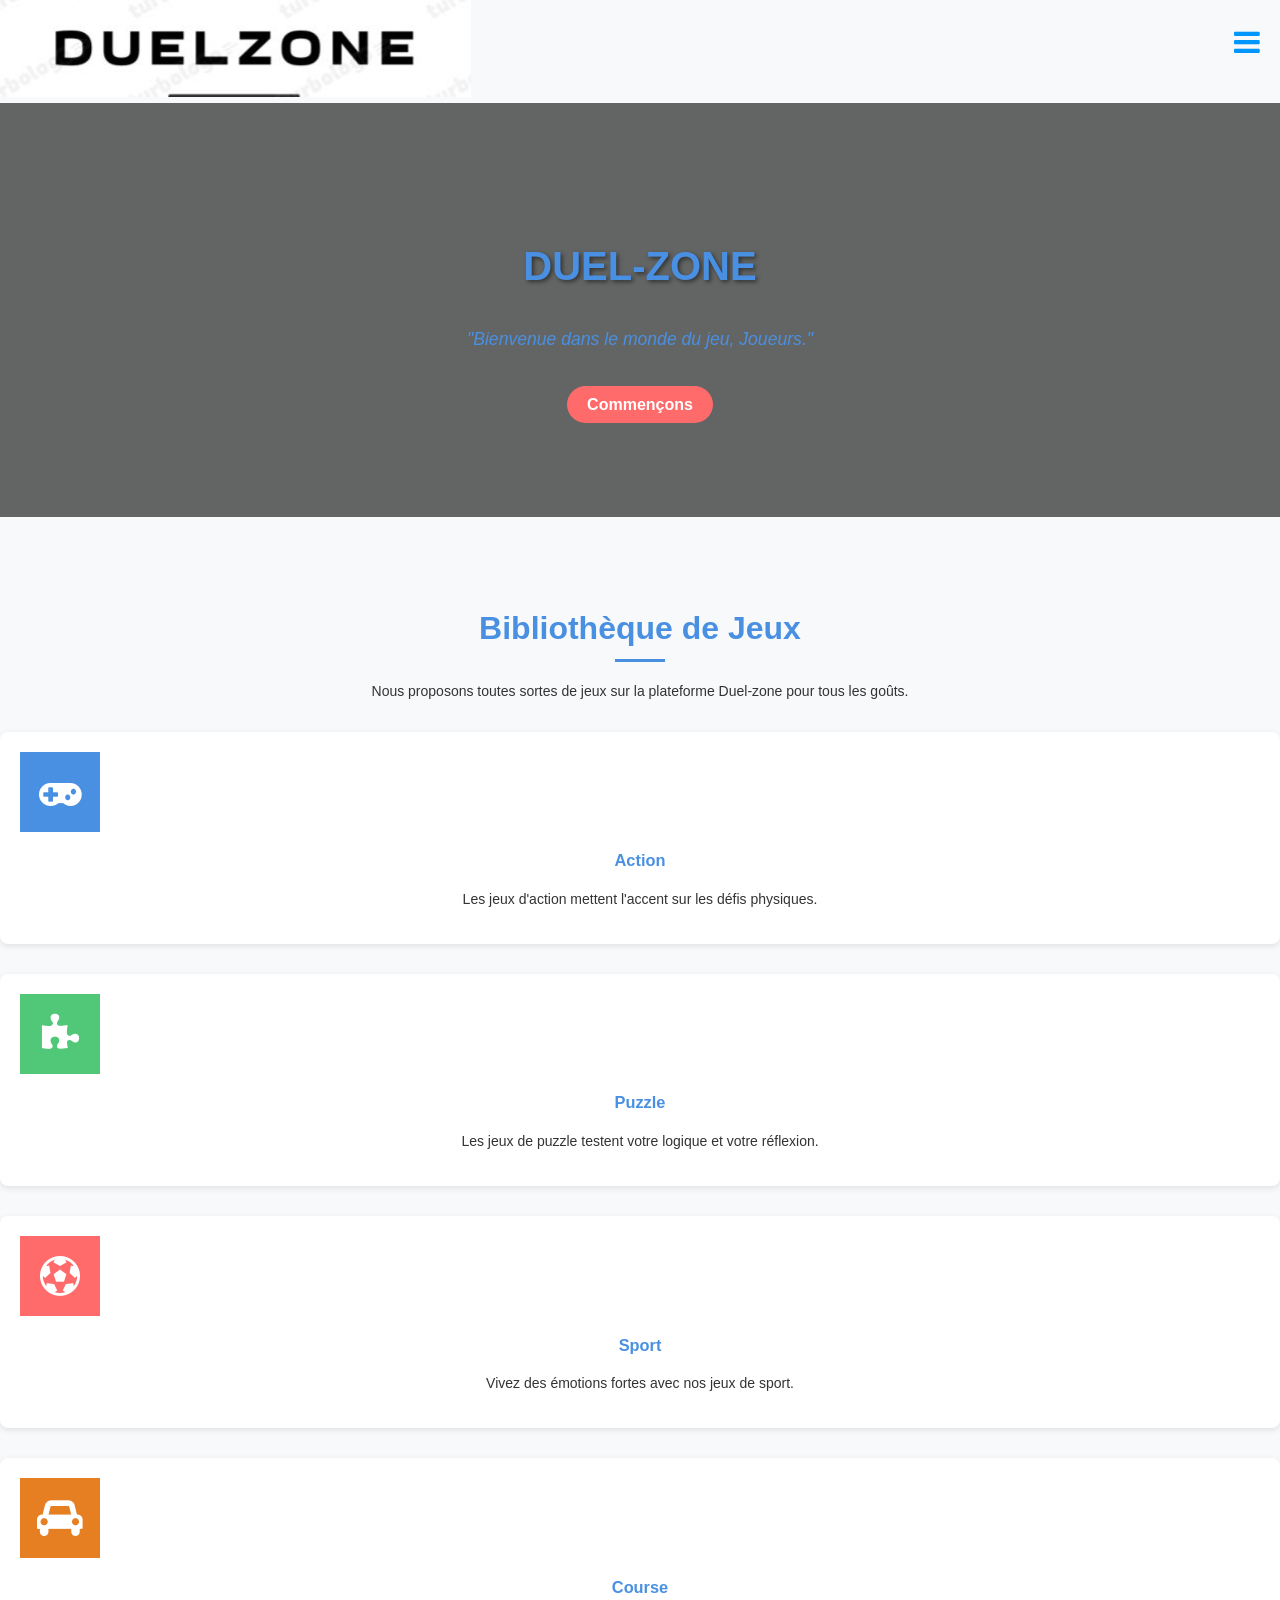
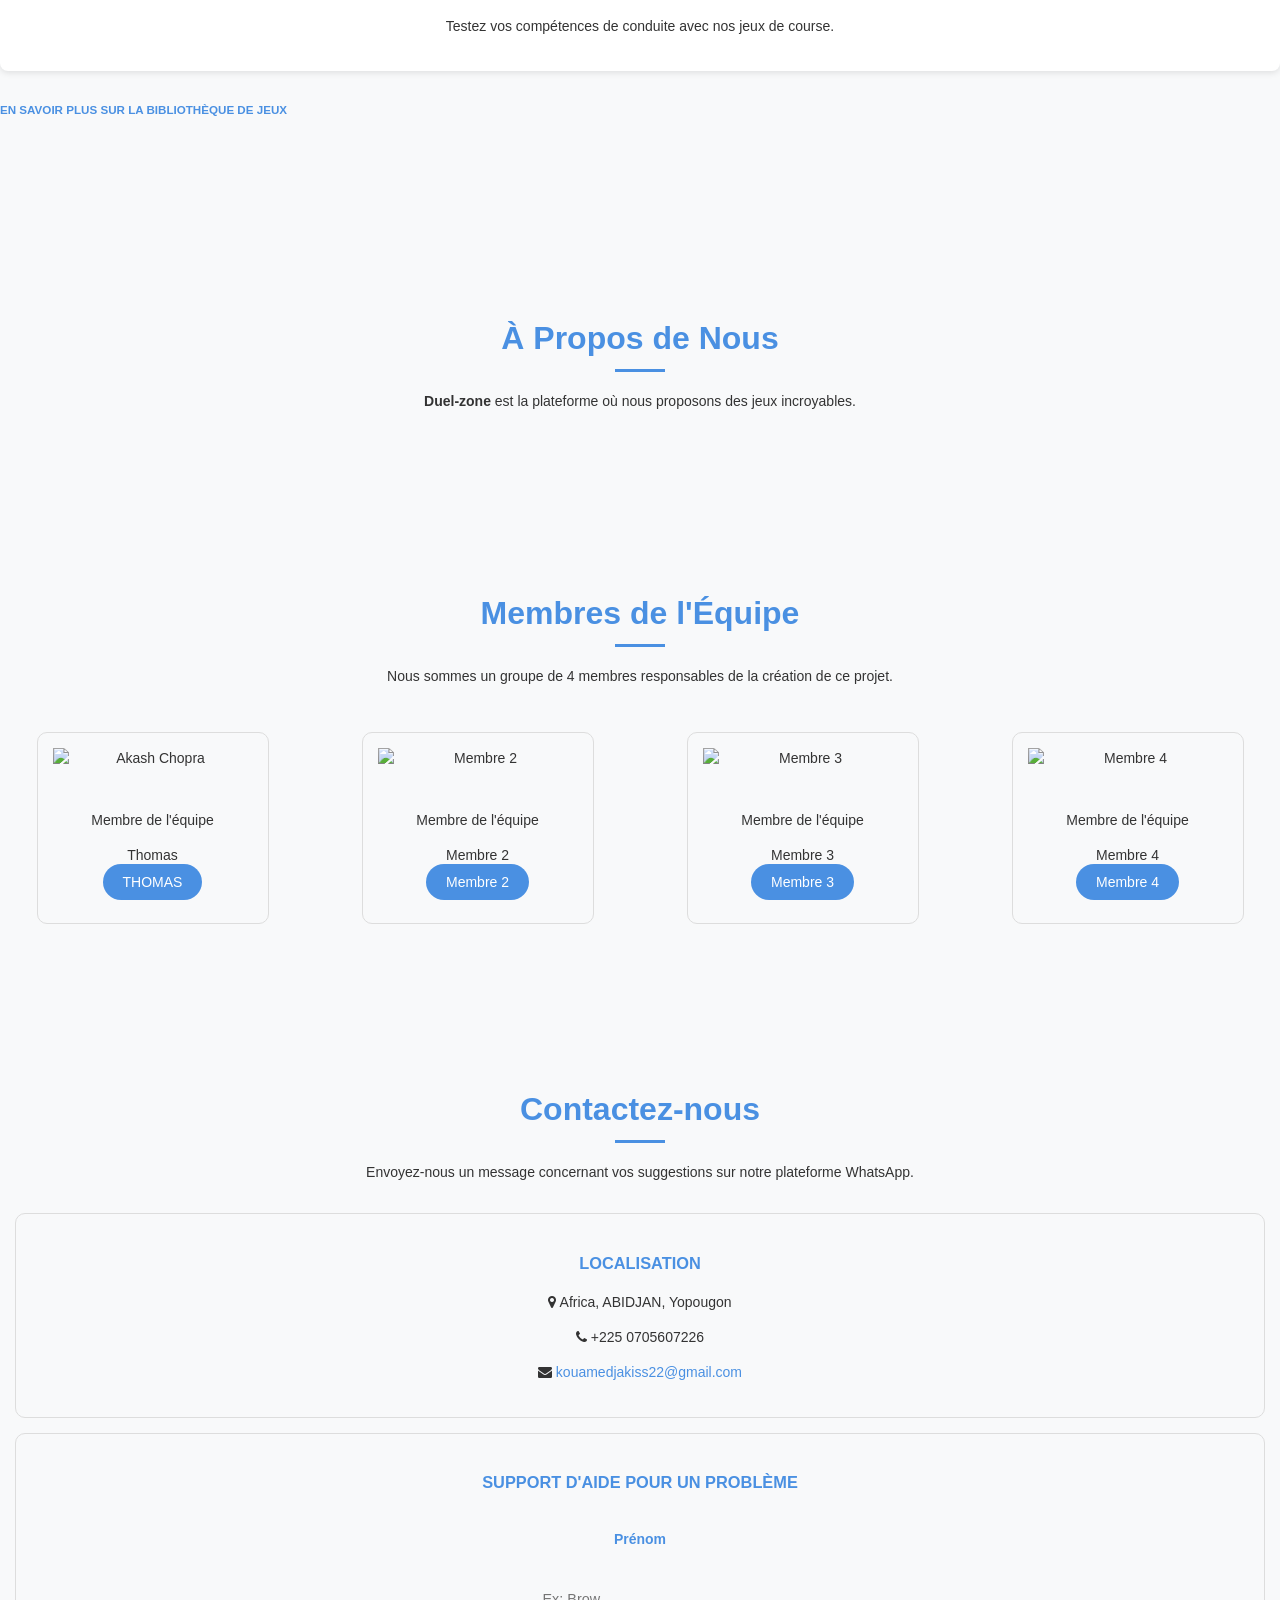
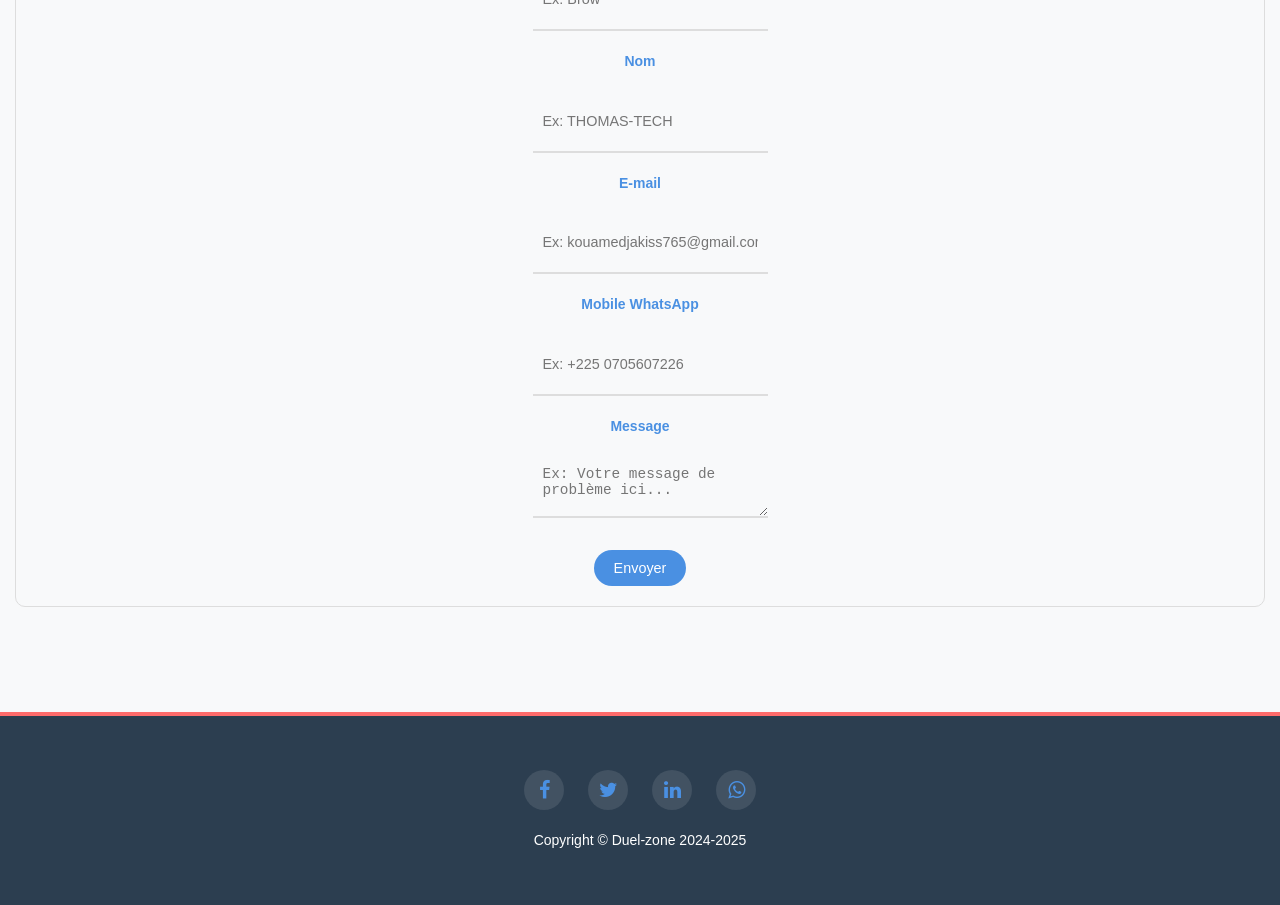
==== index.html @ 82f6f073 "Update index.html" ====
<!DOCTYPE html>
<html lang="fr">
<head>
    <meta charset="UTF-8">
    <meta name="viewport" content="width=device-width, initial-scale=1, shrink-to-fit=no">
    <meta name="description" content="Site Web de Jeux">
    <meta name="author" content="">
    <link rel="icon" type="image/png" href="images/favicon-32x32.png" sizes="32x32" />
    <link rel="icon" type="image/png" href="images/favicon-16x16.png" sizes="16x16" />
    <title>Duel-zone</title>
    <link href="https://fonts.googleapis.com/css?family=Montserrat:500,700&display=swap&subset=latin-ext" rel="stylesheet">
    <link href="https://fonts.googleapis.com/css?family=Open+Sans:400,400i,600&display=swap&subset=latin-ext" rel="stylesheet">
    <link href="https://maxcdn.bootstrapcdn.com/font-awesome/4.7.0/css/font-awesome.min.css" rel="stylesheet" type="text/css">
    <link href="styles/styles.css" rel="stylesheet">

</head>
<body id="page-top">

    <!-- Barre de Navigation -->
    <div class="logo">
        <a class="navbar-brand logo-image" href="index.html"><img src="images/logo.png1" alt="Duel-zone"></a>
    </div>
    <a class="menu-toggle" href="#">
        <i class="fa fa-bars" id="menu-icon"></i>
    </a>
    <nav id="sidebar-wrapper">
        <span class="close-menu" id="close-menu">&times;</span> <!-- Bouton croix -->
        <ul class="sidebar-nav">
            <li class="sidebar-nav-item"><a class="smooth-scroll" href="#page-top">Accueil</a></li>
            <li class="sidebar-nav-item"><a class="smooth-scroll" href="#Services">Bibliothèque de Jeux</a></li>
            <li class="sidebar-nav-item"><a class="smooth-scroll" href="#About">À Propos</a></li>
            <li class="sidebar-nav-item"><a class="smooth-scroll" href="#Testimonials">Membres de l'Équipe</a></li>
            <li class="sidebar-nav-item"><a class="smooth-scroll" href="#Contact">Contactez-nous</a></li>
        </ul>
    </nav>
    <div class="overlay"></div>

    <!-- En-tête -->
    <section id="Banner" class="content-section">
        <div class="container content-wrap text-center">
            <h1 class="animated-text">DUEL-ZONE</h1>
            <h5><em>"Bienvenue dans le monde du jeu, Joueurs."</em></h5>
            <br>
            <a class="btn" href="letsgetstarted.html"><b>Commençons</b></a>
        </div>
        <div class="overlay"></div>
    </section>

    <!-- SECTION BIBLIOTHÈQUE DE JEUX -->
    <section id="Services" class="content-section">
        <div class="container">
            <div class="block-heading">
                <h2>Bibliothèque de Jeux</h2>
                <p>Nous proposons toutes sortes de jeux sur la plateforme Duel-zone pour tous les goûts.</p>
            </div>
            <div class="row">
                <div class="col-md-6">
                    <div class="service-card">
                        <div class="service-icon" style="background-color: #4a90e2;">
                            <i class="fa fa-gamepad"></i>
                        </div>
                        <div class="service-content">
                            <h3>Action</h3>
                            <p>Les jeux d'action mettent l'accent sur les défis physiques.</p>
                        </div>
                    </div>
                </div>
                <div class="col-md-6">
                    <div class="service-card">
                        <div class="service-icon" style="background-color: #50c878;">
                            <i class="fa fa-puzzle-piece"></i>
                        </div>
                        <div class="service-content">
                            <h3>Puzzle</h3>
                            <p>Les jeux de puzzle testent votre logique et votre réflexion.</p>
                        </div>
                    </div>
                </div>
            </div>
            <div class="row">
                <div class="col-md-6">
                    <div class="service-card">
                        <div class="service-icon" style="background-color: #ff6b6b;">
                            <i class="fa fa-soccer-ball-o"></i>
                        </div>
                        <div class="service-content">
                            <h3>Sport</h3>
                            <p>Vivez des émotions fortes avec nos jeux de sport.</p>
                        </div>
                    </div>
                </div>
                <div class="col-md-6">
                    <div class="service-card">
                        <div class="service-icon" style="background-color: #e67e22;">
                            <i class="fa fa-car"></i>
                        </div>
                        <div class="service-content">
                            <h3>Course</h3>
                            <p>Testez vos compétences de conduite avec nos jeux de course.</p>
                        </div>
                    </div>
                </div>
            </div>
            <div class="text-center">
                <a href="gamelib.html"><h5>EN SAVOIR PLUS SUR LA BIBLIOTHÈQUE DE JEUX</h5></a>
            </div>
        </div>
    </section>

    <!-- À Propos -->
    <section id="About" class="content-section">
        <div class="container text-center">
            <div class="block-heading">
                <h2>À Propos de Nous</h2>
                <p><b>Duel-zone</b> est la plateforme où nous proposons des jeux incroyables.</p>
            </div>
        </div>
    </section>
    
    
    

    <!-- Membres de l'Équipe -->
    <section id="Testimonials" class="content-section">
        <div class="container">
            <div class="block-heading">
                <h2>Membres de l'Équipe</h2>
                <p>Nous sommes un groupe de 4 membres responsables de la création de ce projet.</p>
            </div>
            <div id="customers-testimonials" class="team-members">
                <div class="card">
                    <img src="https://iili.io/29qAvzG.jpg" alt="Akash Chopra" class="team-member-img">
                    <div class="card-body">
                        <p>Membre de l'équipe</p>
                        <div class="testimonial-name">Thomas</div>
                        <a href="lien_vers_le_jeu_ou_fichier.html" class="btn btn-primary">THOMAS</a>
                    </div>
                </div>
                <div class="card">
                    <img src="https://iili.io/2dZyTwN.jpg" alt="Membre 2" class="team-member-img">
                    <div class="card-body">
                        <p>Membre de l'équipe</p>
                        <div class="testimonial-name">Membre 2</div>
                        <a href="lien_vers_le_jeu_ou_fichier.html" class="btn btn-primary">Membre 2</a>
                    </div>
                </div>
                <div class="card">
                    <img src="https://iili.io/2dZyTwN.jpg" alt="Membre 3" class="team-member-img">
                    <div class="card-body">
                        <p>Membre de l'équipe</p>
                        <div class="testimonial-name">Membre 3</div>
                        <a href="lien_vers_le_jeu_ou_fichier.html" class="btn btn-primary">Membre 3</a>
                    </div>
                </div>
                <div class="card">
                    <img src="https://iili.io/2dZyTwN.jpg" alt="Membre 4" class="team-member-img">
                    <div class="card-body">
                        <p>Membre de l'équipe</p>
                        <div class="testimonial-name">Membre 4</div>
                        <a href="lien_vers_le_jeu_ou_fichier.html" class="btn btn-primary">Membre 4</a>
                    </div>
                </div>
            </div>
        </div>
    </section>



   
   <!-- Contactez-nous -->
<section id="Contact" class="content-section">
    <div class="container">
        <div class="block-heading">
            <h2>Contactez-nous</h2>
            <p>Envoyez-nous un message concernant vos suggestions sur notre plateforme WhatsApp.</p>
        </div>
        <div class="row">
            <div class="col-md-6">
                <div class="contact-wrapper card">
                    <div class="address-block border-bottom">
                        <h3 class="add-title">LOCALISATION</h3>
                        <p><i class="fa fa-map-marker"></i> Africa, ABIDJAN, Yopougon</p>
                        <p><i class="fa fa-phone"></i> +225 0705607226</p>
                        <p><i class="fa fa-envelope"></i> <a href="mailto:kouamedjakiss22@gmail.com">kouamedjakiss22@gmail.com</a></p>
                    </div>
                </div>
            </div>
            <div class="col-md-6">
                <div class="form-wrap card">
                    <h3 class="info-title">SUPPORT D'AIDE POUR UN PROBLÈME</h3>
                    <div class="separator"></div>
                    <form id="contactForm" onsubmit="sendEmail(event)">
                        <div class="form-group">
                            <h4 class="sub-title">Prénom</h4>
                            <div class="floating-label">
                                <input type="text" class="floating-input" name="first_name" id="first_name" placeholder="Ex: Brow" required />
                            </div>
                        </div>
                        <div class="form-group">
                            <h4 class="sub-title">Nom</h4>
                            <div class="floating-label">
                                <input type="text" class="floating-input" name="last_name" id="last_name" placeholder="Ex: THOMAS-TECH" required />
                            </div>
                        </div>
                        <div class="form-group">
                            <h4 class="sub-title">E-mail</h4>
                            <div class="floating-label">
                                <input type="email" class="floating-input" name="email" id="email" placeholder="Ex: kouamedjakiss765@gmail.com" required />
                            </div>
                        </div>
                        <div class="form-group">
                            <h4 class="sub-title">Mobile WhatsApp</h4>
                            <div class="floating-label">
                                <input type="tel" class="floating-input" name="mobile" id="mobile" placeholder="Ex: +225 0705607226" required />
                            </div>
                        </div>
                        <div class="form-group">
                            <h4 class="sub-title">Message</h4>
                            <div class="floating-label">
                                <textarea class="floating-input" name="message" id="message" placeholder="Ex: Votre message de problème ici..." required></textarea>
                            </div>
                        </div>
                        <div class="submit-btn">
                            <button type="submit" class="btn">Envoyer</button>
                        </div>
                    </form>
                </div>
            </div>
        </div>
    </div>
</section>

<script>
function sendEmail(event) {
    event.preventDefault(); // Empêche l'envoi du formulaire standard

    const firstName = document.getElementById('first_name').value;
    const lastName = document.getElementById('last_name').value;
    const email = document.getElementById('email').value;
    const mobile = document.getElementById('mobile').value;
    const message = document.getElementById('message').value;

    // Créez le lien mailto
    const mailtoLink = `mailto:kouamedjakiss766@gmail.com?subject=Contact%20Form%20Submission&body=Prénom:%20${encodeURIComponent(firstName)}%0ANom:%20${encodeURIComponent(lastName)}%0AE-mail:%20${encodeURIComponent(email)}%0AMobile:%20${encodeURIComponent(mobile)}%0AMessage:%20${encodeURIComponent(message)}`;

    // Ouvre le client de messagerie
    window.location.href = mailtoLink;
}
</script>

   
   
   
    
    
<!-- Pied de Page -->
<footer class="footer text-center">
    <div class="container">
        <ul class="list-inline social-links">
            <li class="list-inline-item"><a class="social-link" href="#"><i class="fa fa-facebook"></i></a></li>
            <li class="list-inline-item"><a class="social-link" href="#"><i class="fa fa-twitter"></i></a></li>
            <li class="list-inline-item"><a class="social-link" href="#"><i class="fa fa-linkedin"></i></a></li>
            <li class="list-inline-item"><a class="social-link" href="https://wa.me/+2250705607226" target="_blank"><i class="fa fa-whatsapp"></i></a></li>
        </ul>
        <p class="text-muted small mb-0">Copyright © Duel-zone 2024-2025</p>
    </div>
</footer>

   
   
   
   
   
   
    
    

    <script>
        
        document.addEventListener('DOMContentLoaded', function() {
            const menuToggle = document.querySelector('.menu-toggle');
            const sidebarWrapper = document.getElementById('sidebar-wrapper');
            const closeMenu = document.getElementById('close-menu');
            const overlay = document.querySelector('.overlay');

            menuToggle.addEventListener('click', function(e) {
                e.preventDefault();
                sidebarWrapper.classList.toggle('active'); // Ajoute ou enlève la classe active
                overlay.style.display = sidebarWrapper.classList.contains('active') ? 'block' : 'none';
            });

            closeMenu.addEventListener('click', function() {
                sidebarWrapper.classList.remove('active'); // Enlève la classe active
                overlay.style.display = 'none'; // Masquer l'overlay
            });

            overlay.addEventListener('click', function() {
                sidebarWrapper.classList.remove('active'); // Enlève la classe active
                overlay.style.display = 'none'; // Masquer l'overlay
            });
        });
    </script>

</body>
</html>
---- styles/styles.css ----
/* Variables de couleur */
:root {
  --primary-color: #4a90e2;
  --secondary-color: #50c878;
  --accent-color: #ff6b6b;
  --background-color: #f8f9fa;
  --text-color: #333333;
  --light-text-color: #ffffff;
  --dark-bg-color: #2c3e50;
  --light-bg-color: #ecf0f1;
}

/* Styles de base */
body {
  font-family: 'Roboto', sans-serif;
  color: var(--text-color);
  line-height: 1.5;
  background-color: var(--background-color);
  margin: 0;
  padding: 0;
  font-size: 14px;
}

/* Titres */
h1, h2, h3, h4, h5, h6 {
  font-family: 'Poppins', sans-serif;
  font-weight: 600;
  color: var(--primary-color);
}

/* Liens */
a {
  color: var(--primary-color);
  text-decoration: none;
  transition: color 0.3s ease;
}

a:hover {
  color: var(--accent-color);
}

/* Navigation */
#sidebar-wrapper {
  position: fixed;
  z-index: 2;
  right: 0;
  width: 200px;
  height: 100%;
  transition: all 0.4s ease;
  transform: translateX(200px);
  background: var(--dark-bg-color);
  border-left: 1px solid rgba(255, 255, 255, 0.1);
}

.sidebar-nav {
  position: absolute;
  top: 0;
  width: 200px;
  margin: 0;
  padding: 0;
  list-style: none;
}

.sidebar-nav li.sidebar-nav-item a {
  display: block;
  text-decoration: none;
  color: var(--light-text-color);
  padding: 10px 15px;
  font-size: 0.9rem;
  transition: all 0.3s ease;
}

.sidebar-nav li a:hover {
  background: rgba(255, 255, 255, 0.1);
  color: var(--accent-color);
}

#sidebar-wrapper.active {
    transform: translateX(0);
}

/* En-tête */
#Banner {
  background: linear-gradient(rgba(0, 0, 0, 0.6), rgba(0, 0, 0, 0.6)), url(' https://iili.io/2d6vTDg.jpg ') center center no-repeat;
  background-size: cover;
  padding: 100px 0;
  color: var(--light-text-color);
  text-align: center;
}

#Banner h1 {
  font-size: 2.5rem;
  margin-bottom: 15px;
  text-shadow: 2px 2px 4px rgba(0,0,0,0.5);
}

#Banner h5 {
  font-size: 1.1rem;
  margin-bottom: 20px;
  font-weight: 300;
}

#Banner .btn {
  font-size: 1rem;
  padding: 10px 20px;
  background-color: var(--accent-color);
  color: var(--light-text-color);
  border: none;
  border-radius: 30px;
  transition: all 0.3s ease;
}

#Banner .btn:hover {
  background-color: var(--secondary-color);
  transform: translateY(-3px);
  box-shadow: 0 4px 10px rgba(0,0,0,0.2);
}

/* Sections de contenu */
.content-section {
  padding: 60px 0;
}

.block-heading {
  margin-bottom: 30px;
  text-align: center;
}

.block-heading h2 {
  font-size: 2rem;
  margin-bottom: 15px;
  position: relative;
  display: inline-block;
}

.block-heading h2::after {
  content: '';
  display: block;
  width: 50px;
  height: 3px;
  background-color: var(--primary-color);
  position: absolute;
  bottom: -10px;
  left: 50%;
  transform: translateX(-50%);
}





/* Membres de l'Équipe */
.team-members {
    display: flex;
    justify-content: center;
    flex-wrap: wrap;
    gap: 20px;
}

.card {
    display: flex;
    flex-direction: column;
    align-items: center;
    text-align: center;
    padding: 15px; /* Ajout de padding pour l'espace interne */
    border: 1px solid #ddd; /* Optionnel : pour une bordure autour des cartes */
    border-radius: 10px; /* Optionnel : pour des coins arrondis */
}

.img-circle {
    border-radius: 50%;
    width: 100px;
    height: 100px;
    margin-bottom: 12px; /* Ajout d'un espace entre l'image et le texte */
}

.card-body {
    margin-top: 12px; /* Espace au-dessus du texte dans card-body */
}

.testimonial-name {
    margin: 6px 0; /* Espace au-dessus et en dessous du nom */
}

.btn {
    margin-top: 12px; /* Espace au-dessus du bouton */
}









/* Contactez-nous */
.contact-wrapper, .form-wrap {
    border: 1px solid #ddd;
    border-radius: 10px;
    padding: 20px;
    margin-bottom: 20px;
}

.floating-label {
    position: relative;
    margin-bottom: 20px;
}

.floating-input {
    font-size: 0.9rem;
    padding: 10px;
    display: block;
    width: 100%;
    height: 40px;
    background-color: transparent;
    border: none;
    border-bottom: 2px solid #ddd;
    transition: all 0.3s ease;
}

.floating-input:focus {
    outline: none;
    border-bottom: 2px solid var(--primary-color);
}

.floating-label label {
    color: #999; 
    font-size: 0.9rem;
    font-weight: normal;
    position: absolute;
    pointer-events: none;
    left: 10px;
    top: 10px;
    transition: 0.2s ease all; 
}

.floating-input:focus ~ label,
.floating-input:not(:placeholder-shown) ~ label {
    top: -20px;
    font-size: 0.8rem;
    color: var(--primary-color);
}

.form-group {
    margin-bottom: 15px;
}

/* Bouton d'envoi */
.submit-btn .btn {
  background-color: var(--primary-color);
  color: var(--light-text-color);
  padding: 10px 20px;
  border: none;
  border-radius: 30px;
  font-size: 0.9rem;
  transition: all 0.3s ease;
  cursor: pointer;
}

.submit-btn .btn:hover {
  background-color: var(--secondary-color);
  transform: translateY(-3px);
  box-shadow: 0 4px 10px rgba(0,0,0,0.2);
}




/* Pied de page */
footer.footer {
    padding: 40px 0;
    background-color: var(--dark-bg-color);
    color: var(--light-text-color);
    border-top: 4px solid var(--accent-color);
    text-align: center; /* Centrer le texte */
}

footer.footer .social-links {
    display: flex; /* Utiliser flexbox pour l'alignement horizontal */
    justify-content: center; /* Centrer les liens */
    list-style: none; /* Supprimer les puces de la liste */
    padding: 0; /* Supprimer le padding par défaut */
}

footer.footer .social-link {
    display: inline-block;
    height: 40px; /* Augmenter la taille pour un meilleur aspect */
    width: 40px; /* Augmenter la taille pour un meilleur aspect */
    line-height: 40px; /* Centrer l'icône verticalement */
    font-size: 20px; /* Augmenter la taille de l'icône */
    text-align: center;
    background-color: rgba(255, 255, 255, 0.1);
    border-radius: 50%;
    margin: 0 12px; /* Augmenter l'espacement entre les icônes */
    transition: all 0.3s ease;
}

footer.footer .social-link:hover {
    background-color: var(--accent-color);
    transform: translateY(-3px);
    box-shadow: 0 2px 5px rgba(0, 0, 0, 0.2);
}

footer.footer p {
    margin-top: 20px; /* Ajouter un espace entre les icônes et le texte */
}








/* Responsive design */
@media (max-width: 768px) {
  #Banner h1 {
    font-size: 2rem;
  }

  #Banner h5 {
    font-size: 1rem;
  }

  .content-section {
    padding: 40px 0;
  }

  .block-heading h2 {
    font-size: 1.5rem;
  }
}

/* Animations */
@keyframes fadeIn {
  from { opacity: 0; }
  to { opacity: 1; }
}

.fade-in {
  animation: fadeIn 1s ease-in;
}

/* Effets supplémentaires */
.card {
  border: none;
  border-radius: 10px;
  transition: all 0.3s ease;
}

.card:hover {
  transform: translateY(-5px);
  box-shadow: 0 10px 20px rgba(0,0,0,0.1);
}

.btn-outline-primary {
  color: var(--primary-color);
  border-color: var(--primary-color);
  border-radius: 30px;
  transition: all 0.3s ease;
}

.btn-outline-primary:hover {
  background-color: var(--primary-color);
  color: var(--light-text-color);
}

.section-divider {
  height: 3px;
  width: 50px;
  background-color: var(--accent-color);
  margin: 30px auto;
}

/* Effet de survol pour les images */
.img-hover-zoom {
  overflow: hidden;
  border-radius: 10px;
}

.img-hover-zoom img {
  transition: transform 0.5s ease;
}

.img-hover-zoom:hover img {
  transform: scale(1.1);
}

/* Styles pour le menu */
nav ul {
    list-style-type: none;
    padding: 0;
    margin: 0;
}

nav ul li {
    margin: 10px 0;
    padding: 5px 10px;
}

nav ul li a {
    display: block;
    text-decoration: none;
    color: white;
    font-size: 16px;
    transition: color 0.3s ease;
}

nav ul li a:hover {
    color: #ffcc00;
}

/* Styles pour le menu latéral */
#sidebar-wrapper {
    display: none;
    position: fixed;
    top: 0;
    left: 0;
    width: 250px;
    height: 100%;
    background: #ff001f;
    z-index: 1000;
    transition: transform 0.3s ease;
}

#sidebar-wrapper.active {
    display: block;
    transform: translateX(0);
}

/* Optionnel : Style pour le fond en dehors du menu */
.overlay {
    display: none;
    position: fixed;
    top: 0;
    left: 0;
    width: 100%;
    height: 100%;
    background: rgba(0, 0, 0, 0.5);
    z-index: 999;
}

#sidebar-wrapper.active ~ .overlay {
    display: block;
}

/* Style pour le bouton croix */
.close-menu {
    position: absolute;
    top: 10px;
    right: 15px;
    font-size: 24px;
    color: white;
    cursor: pointer;
}

/* Styles pour le menu */
#sidebar-wrapper {
    position: fixed;
    z-index: 2;
    right: 0;
    width: 200px;
    height: 100%;
    transition: all 0.4s ease;
    transform: translateX(200px);
    background: #0096ff ;
    color: white;
}

#sidebar-wrapper.active {
    transform: translateX(0);
}

.menu-toggle {
    cursor: pointer;
    font-size: 30px;
    color: #0096ff;
    position: absolute;
    top: 20px;
    right: 20px;
    z-index: 3;
}

.menu-toggle.active {
    color: red;
}

/* Animation pour le texte */
@keyframes typing {
    from { width: 0; }
    to { width: 100%; }
}

.animated-text {
    font-size: 48px;
    font-weight: bold;
    white-space: nowrap;
    overflow: hidden;
    border-right: 2px solid;
    animation: typing 10s steps(12) forwards, blink-caret 0.75s step-end infinite;
}

@keyframes blink-caret {
    from, to { border-color: transparent; }
    50% { border-color: black; }
}

/* Styles pour les cartes */
.team-members {
    display: flex;
    justify-content: space-around;
    flex-wrap: nowrap;
    overflow-x: auto;
}

.card {
    border: 1px solid #ddd;
    border-radius: 10px;
    overflow: hidden;
    text-align: center;
    transition: transform 0.3s ease, box-shadow 0.3s ease;
    margin: 15px;
    min-width: 200px;
    perspective: 1000px;
}

.card:hover {
    transform: translateY(-5px);
    box-shadow: 0 5px 15px rgba(0, 0, 0, 0.1);
}

.card-inner {
    position: relative;
    width: 100%;
    height: 100%;
    text-align: center;
    transition: transform 0.6s;
    transform-style: preserve-3d;
}

.card:hover .card-inner {
    transform: rotateY(180deg);
}

.card-front, .card-back {
    position: absolute;
    width: 100%;
    height: 100%;
    -webkit-backface-visibility: hidden;
    backface-visibility: hidden;
}

.card-front {
    background-color: #fff;
    color: #333;
}

.card-back {
    background-color: #333;
    color: #fff;
    transform: rotateY(180deg);
    display: flex;
    flex-direction: column;
    justify-content: center;
    padding: 20px;
}

.card img {
    width: 100%;
    height: auto;
}

.card-body {
    padding: 15px;
}

.btn-primary {
    background-color: var(--primary-color);
    color: var(--light-text-color);
    border: none;
    border-radius: 20px;
    padding: 10px 20px;
    cursor: pointer;
    margin-top: 10px;
    transition: background-color 0.3s ease;
}

.btn-primary:hover {
    background-color: var(--secondary-color);
}

/* Styles pour les cartes de service */
.service-card {
  background-color: #fff;
  border-radius: 8px;
  box-shadow: 0 2px 6px rgba(0, 0, 0, 0.1);
  margin-bottom: 30px;
  padding: 20px;
  transition: transform 0.3s;
}

.service-card:hover {
  transform: scale(1.05);
}

.service-icon {
  width: 80px;
  height: 80px;
  display: flex;
  justify-content: center;
  align-items: center;
  color: #fff;
  font-size: 40px;
  margin-bottom: 15px;
}

.service-content {
  text-align: center;
}

.btn-more {
  display: inline-block;
  background-color: #4a90e2;
  color: #fff;
  border: none;
  border-radius: 5px;
  padding: 10px 20px;
  text-decoration: none;
  margin-top: 10px;
  transition: background-color 0.3s;
}

.btn-more:hover {
  background-color: #357ABD;
}

.text-center {
  margin-top: 30px;
}
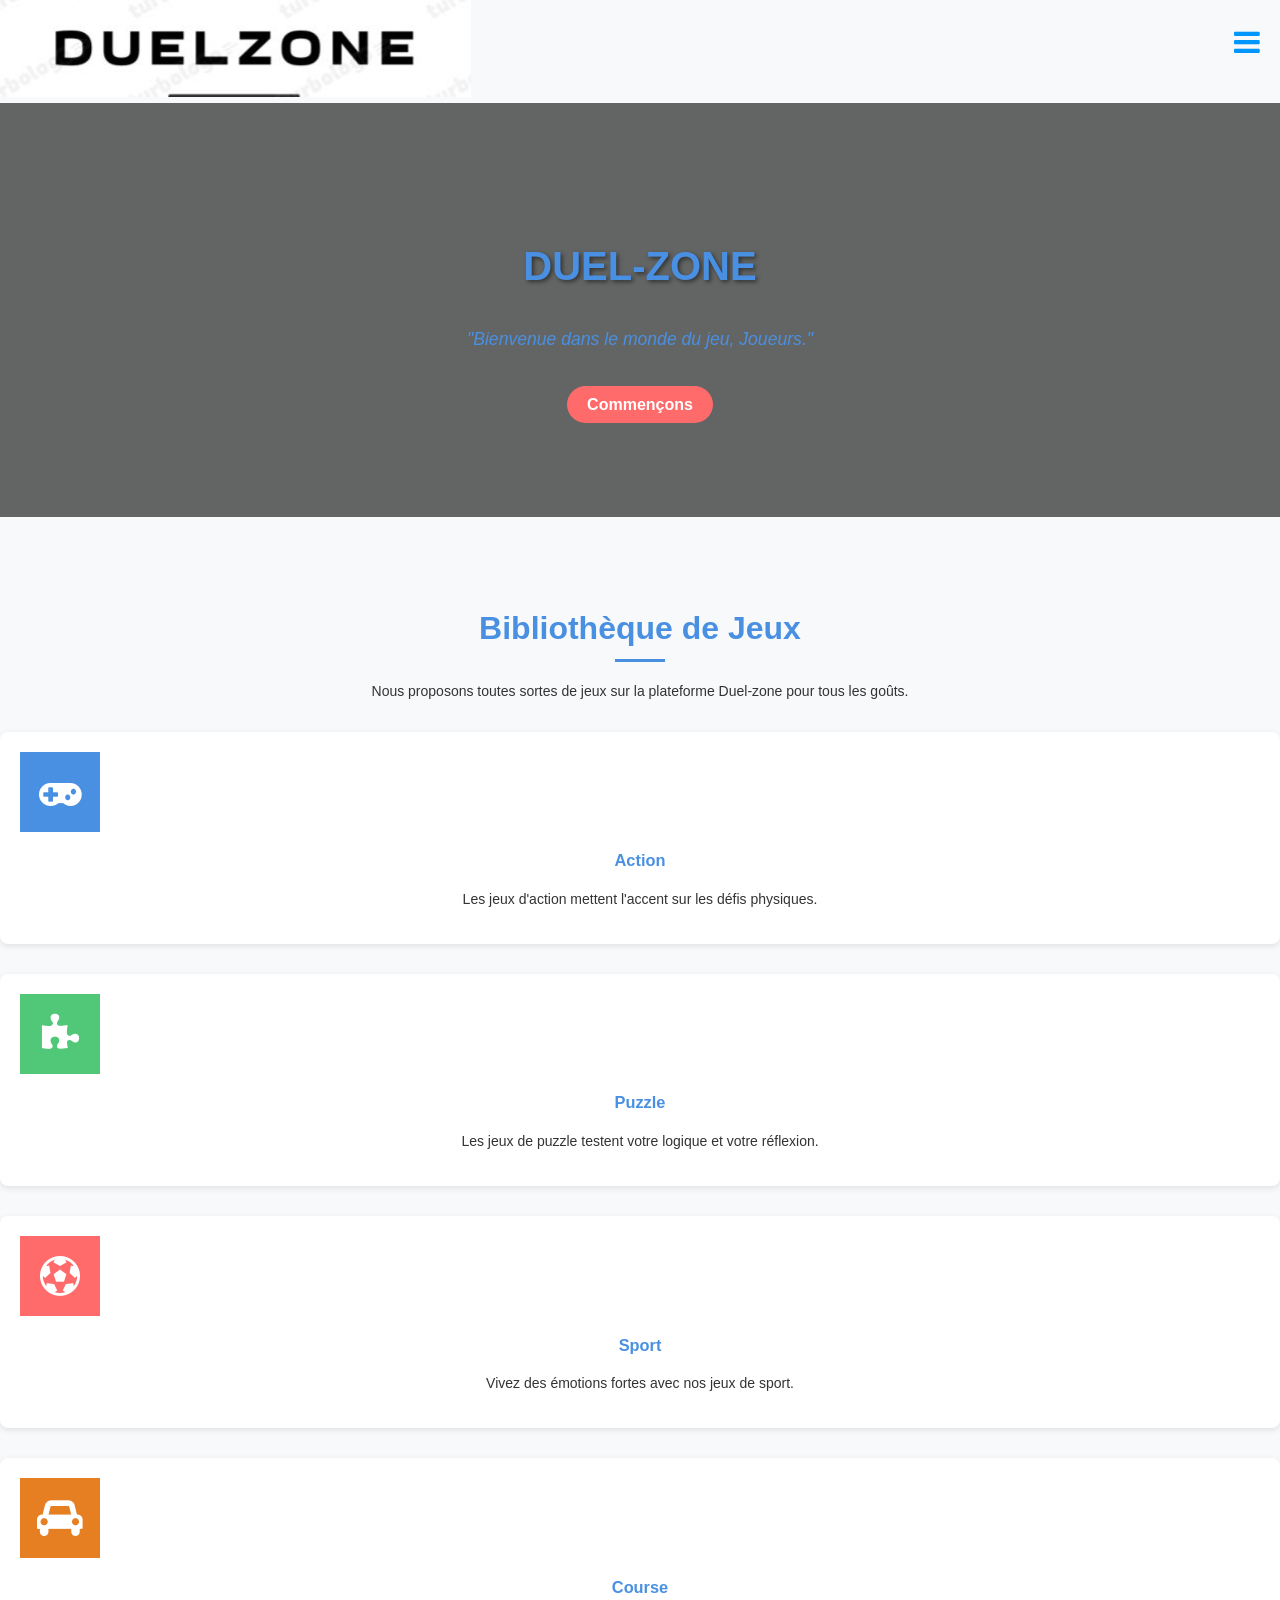
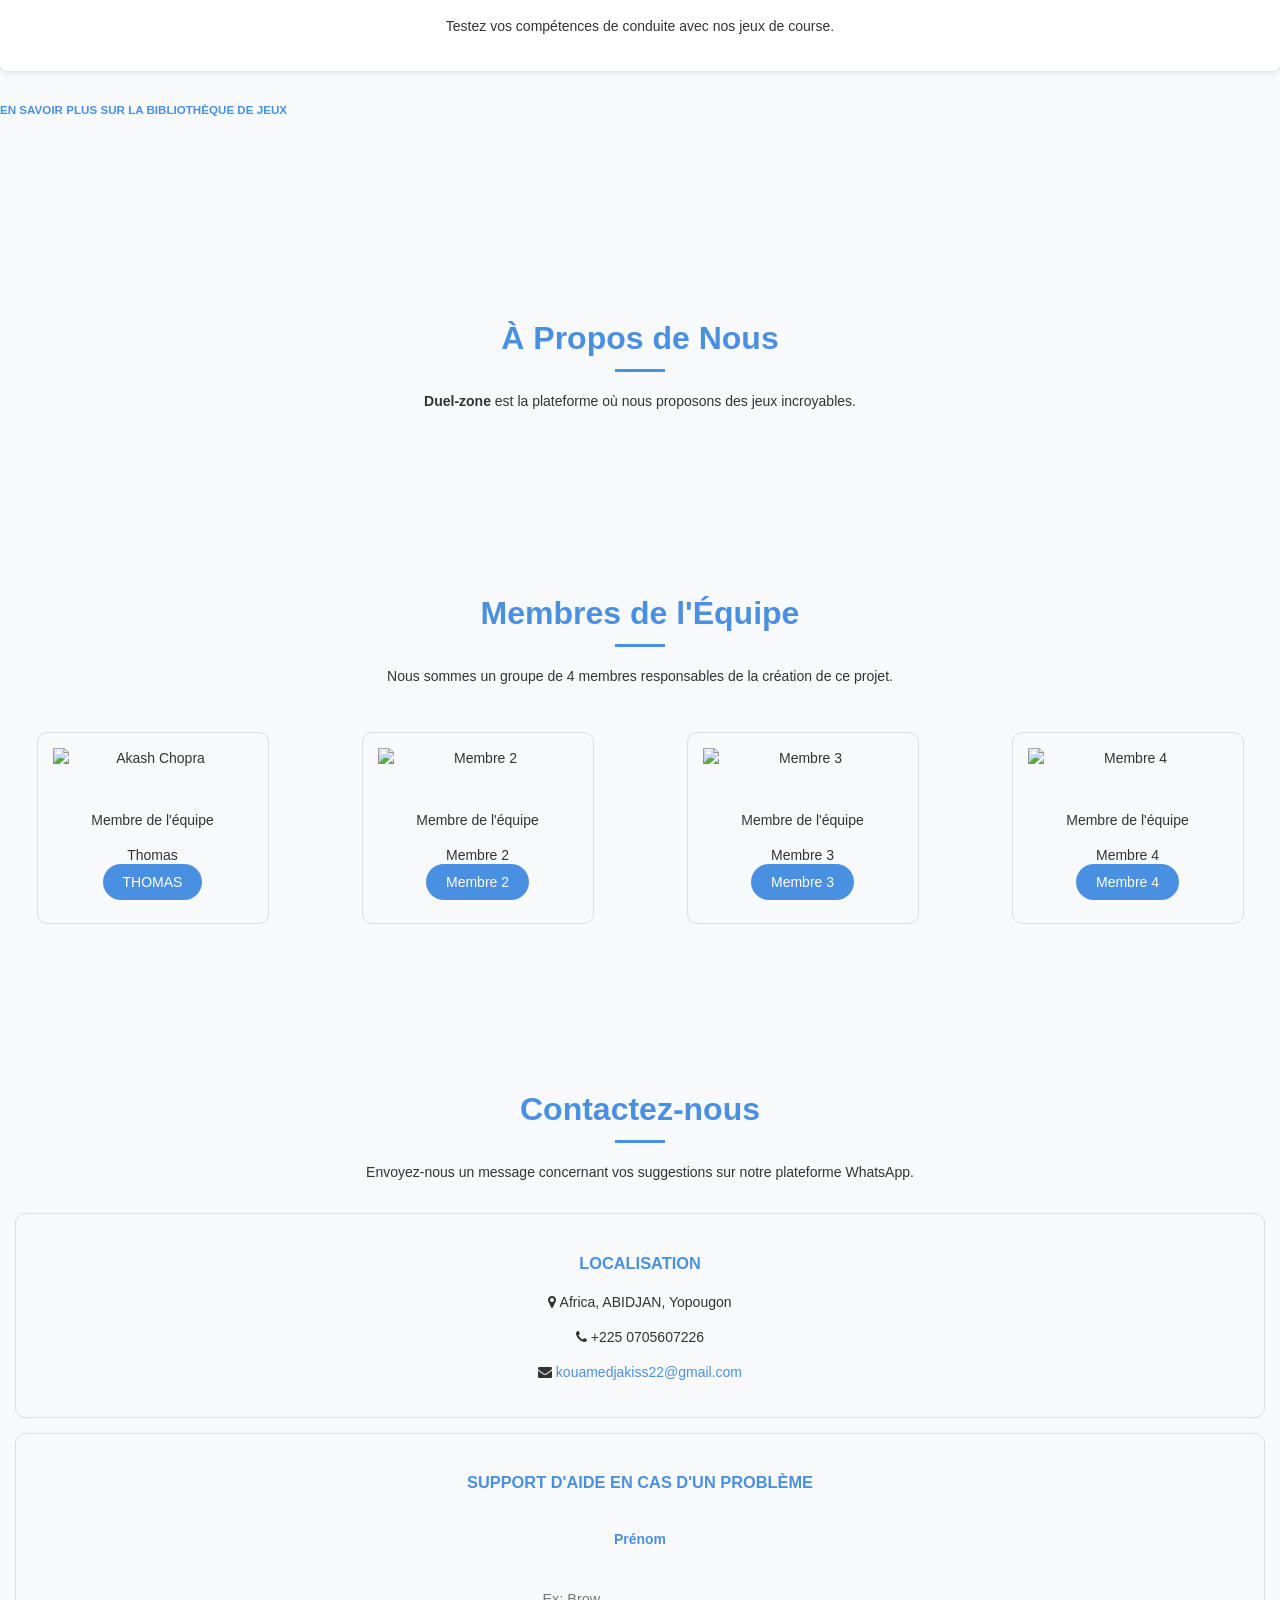
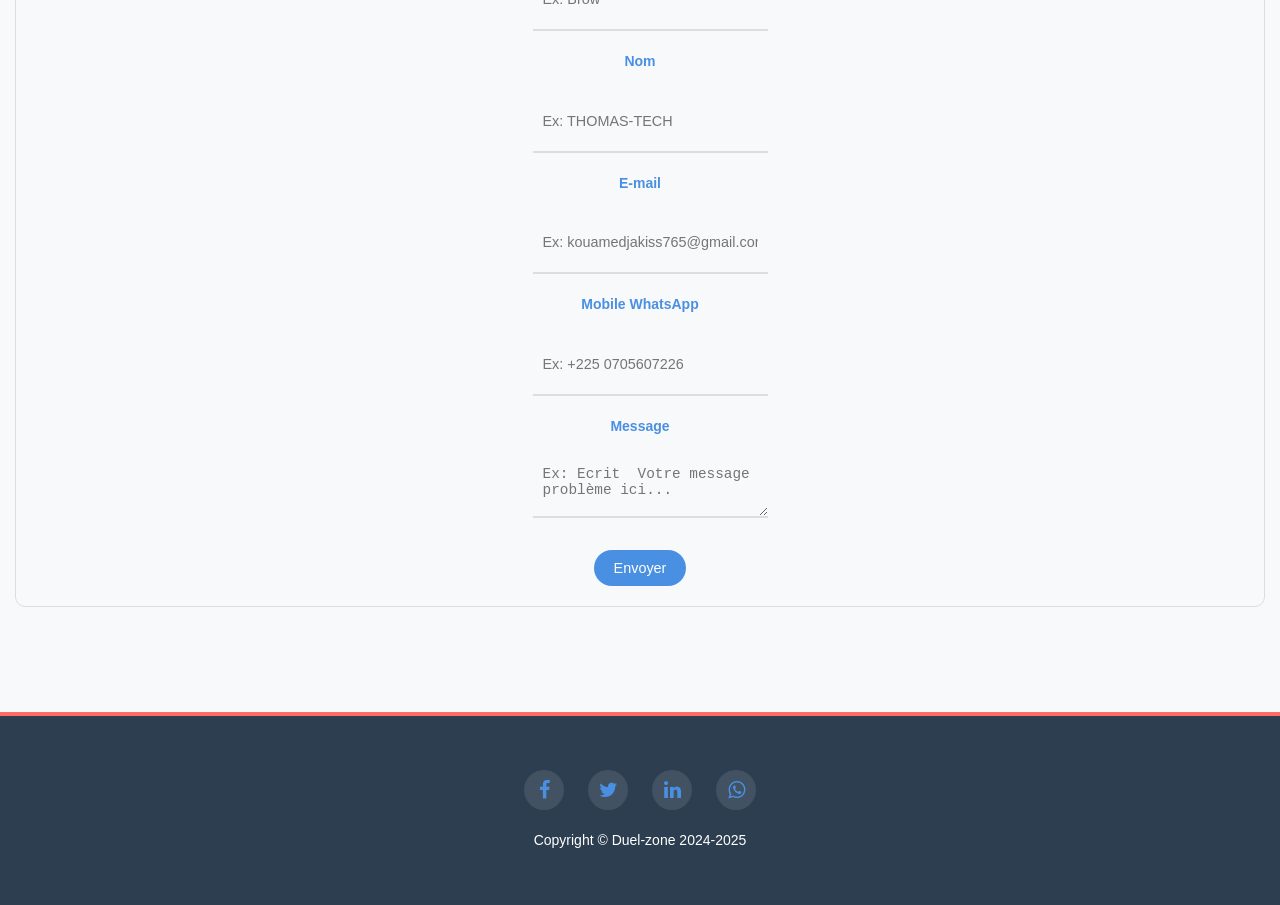
==== commit 49dcab87: "Update index.html" ====
--- a/index.html
+++ b/index.html
@@ -187,7 +187,7 @@
             </div>
             <div class="col-md-6">
                 <div class="form-wrap card">
-                    <h3 class="info-title">SUPPORT D'AIDE POUR UN PROBLÈME</h3>
+                    <h3 class="info-title">SUPPORT D'AIDE EN CAS D'UN PROBLÈME</h3>
                     <div class="separator"></div>
                     <form id="contactForm" onsubmit="sendEmail(event)">
                         <div class="form-group">
@@ -217,7 +217,7 @@
                         <div class="form-group">
                             <h4 class="sub-title">Message</h4>
                             <div class="floating-label">
-                                <textarea class="floating-input" name="message" id="message" placeholder="Ex: Votre message de problème ici..." required></textarea>
+                                <textarea class="floating-input" name="message" id="message" placeholder="Ex: Ecrit  Votre message  problème ici..." required></textarea>
                             </div>
                         </div>
                         <div class="submit-btn">
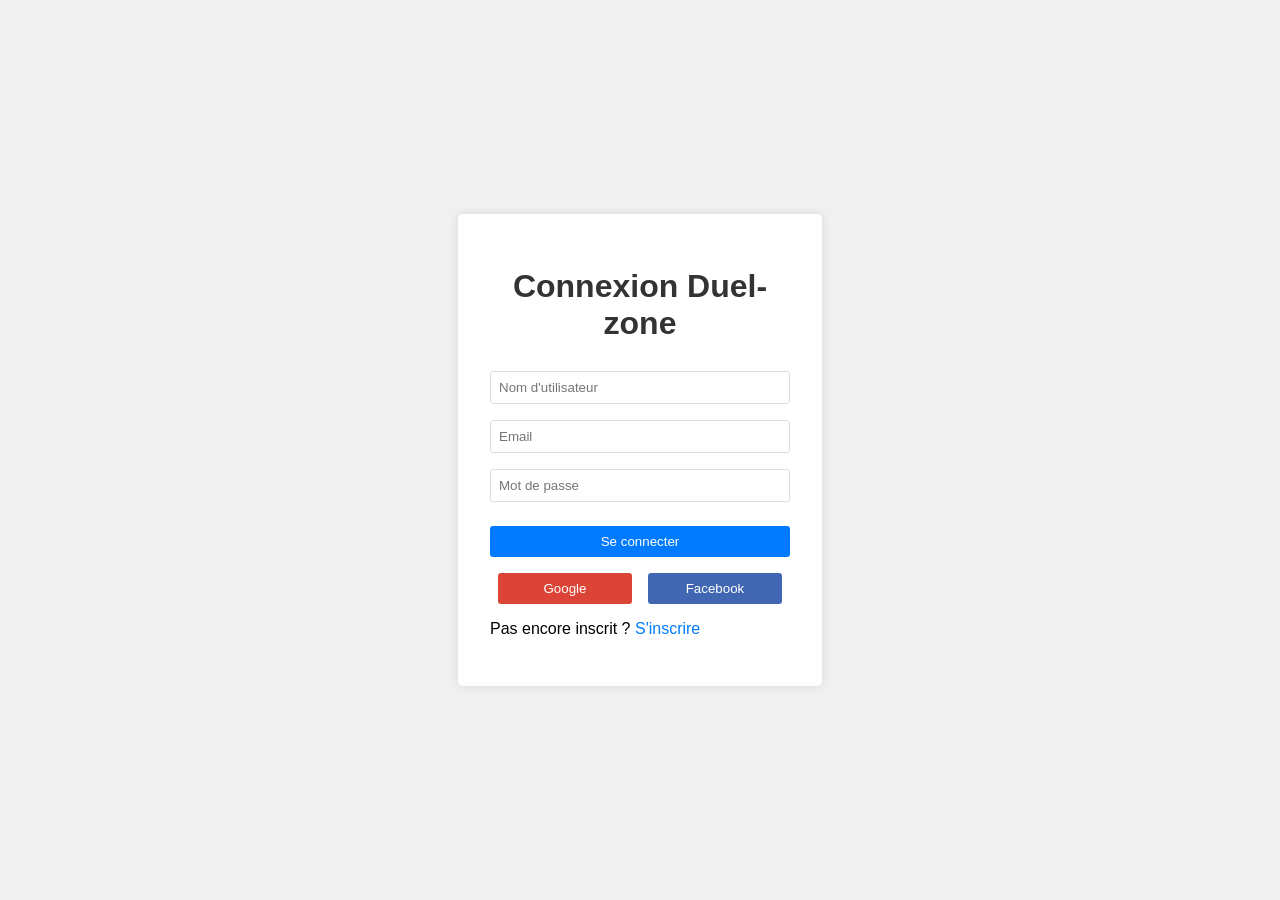
==== commit 3e21f25b: "Create index.html" ====
--- a/index.html
+++ b/index.html
@@ -2,304 +2,217 @@
 <html lang="fr">
 <head>
     <meta charset="UTF-8">
-    <meta name="viewport" content="width=device-width, initial-scale=1, shrink-to-fit=no">
-    <meta name="description" content="Site Web de Jeux">
-    <meta name="author" content="">
-    <link rel="icon" type="image/png" href="images/favicon-32x32.png" sizes="32x32" />
-    <link rel="icon" type="image/png" href="images/favicon-16x16.png" sizes="16x16" />
-    <title>Duel-zone</title>
-    <link href="https://fonts.googleapis.com/css?family=Montserrat:500,700&display=swap&subset=latin-ext" rel="stylesheet">
-    <link href="https://fonts.googleapis.com/css?family=Open+Sans:400,400i,600&display=swap&subset=latin-ext" rel="stylesheet">
-    <link href="https://maxcdn.bootstrapcdn.com/font-awesome/4.7.0/css/font-awesome.min.css" rel="stylesheet" type="text/css">
-    <link href="styles/styles.css" rel="stylesheet">
-
+    <meta name="viewport" content="width=device-width, initial-scale=1.0">
+    <title>Système d'authentification Duel-zone</title>
+    <style>
+        body {
+            font-family: Arial, sans-serif;
+            display: flex;
+            justify-content: center;
+            align-items: center;
+            height: 100vh;
+            margin: 0;
+            background-color: #f0f0f0;
+        }
+        .container {
+            background-color: white;
+            padding: 2rem;
+            border-radius: 5px;
+            box-shadow: 0 0 10px rgba(0,0,0,0.1);
+            width: 300px;
+        }
+        h1 {
+            text-align: center;
+            color: #333;
+        }
+        form {
+            display: flex;
+            flex-direction: column;
+        }
+        input {
+            margin: 0.5rem 0;
+            padding: 0.5rem;
+            border: 1px solid #ddd;
+            border-radius: 3px;
+        }
+        button {
+            margin-top: 1rem;
+            padding: 0.5rem;
+            background-color: #007bff;
+            color: white;
+            border: none;
+            border-radius: 3px;
+            cursor: pointer;
+        }
+        button:hover {
+            background-color: #0056b3;
+        }
+        a {
+            color: #007bff;
+            text-decoration: none;
+        }
+        a:hover {
+            text-decoration: underline;
+        }
+        .error {
+            color: red;
+            text-align: center;
+        }
+        .social-login {
+            display: flex;
+            justify-content: space-between;
+            margin-top: 1rem;
+        }
+        .social-login button {
+            flex: 1;
+            margin: 0 0.5rem;
+        }
+        .google {
+            background-color: #db4437;
+        }
+        .facebook {
+            background-color: #4267B2;
+        }
+    </style>
+    <script src="https://apis.google.com/js/platform.js" async defer></script>
+    <script>
+        function onSignIn(googleUser) {
+            const profile = googleUser.getBasicProfile();
+            const email = profile.getEmail();
+            const username = profile.getName();
+            sessionStorage.setItem('currentUser', JSON.stringify({ email, username }));
+            window.location.href = 'thoma.html';
+        }
+
+        function fbLogin() {
+            FB.login(function(response) {
+                if (response.authResponse) {
+                    FB.api('/me', {fields: 'name,email'}, function(response) {
+                        const email = response.email;
+                        const username = response.name;
+                        sessionStorage.setItem('currentUser', JSON.stringify({ email, username }));
+                        window.location.href = 'thoma.html';
+                    });
+                } else {
+                    console.log('User cancelled login or did not fully authorize.');
+                }
+            }, {scope: 'email'});
+        }
+
+        window.fbAsyncInit = function() {
+            FB.init({
+                appId      : 'YOUR_FACEBOOK_APP_ID',
+                cookie     : true,
+                xfbml      : true,
+                version    : 'v12.0'
+            });
+        };
+
+        (function(d, s, id){
+            var js, fjs = d.getElementsByTagName(s)[0];
+            if (d.getElementById(id)) {return;}
+            js = d.createElement(s); js.id = id;
+            js.src = "https://connect.facebook.net/en_US/sdk.js";
+            fjs.parentNode.insertBefore(js, fjs);
+        }(document, 'script', 'facebook-jssdk'));
+    </script>
 </head>
-<body id="page-top">
-
-    <!-- Barre de Navigation -->
-    <div class="logo">
-        <a class="navbar-brand logo-image" href="index.html"><img src="images/logo.png1" alt="Duel-zone"></a>
+<body>
+    <div class="container" id="loginContainer">
+        <h1>Connexion Duel-zone</h1>
+        <form id="loginForm">
+            <input type="text" id="loginUsername" placeholder="Nom d'utilisateur" required>
+            <input type="email" id="loginEmail" placeholder="Email" required>
+            <input type="password" id="loginPassword" placeholder="Mot de passe" required>
+            <button type="submit">Se connecter</button>
+        </form>
+        <div class="social-login">
+            <button class="google" onclick="onSignIn()">Google</button>
+            <button class="facebook" onclick="fbLogin()">Facebook</button>
+        </div>
+        <p>Pas encore inscrit ? <a href="#" id="showRegister">S'inscrire</a></p>
+        <p id="loginError" class="error"></p>
     </div>
-    <a class="menu-toggle" href="#">
-        <i class="fa fa-bars" id="menu-icon"></i>
-    </a>
-    <nav id="sidebar-wrapper">
-        <span class="close-menu" id="close-menu">&times;</span> <!-- Bouton croix -->
-        <ul class="sidebar-nav">
-            <li class="sidebar-nav-item"><a class="smooth-scroll" href="#page-top">Accueil</a></li>
-            <li class="sidebar-nav-item"><a class="smooth-scroll" href="#Services">Bibliothèque de Jeux</a></li>
-            <li class="sidebar-nav-item"><a class="smooth-scroll" href="#About">À Propos</a></li>
-            <li class="sidebar-nav-item"><a class="smooth-scroll" href="#Testimonials">Membres de l'Équipe</a></li>
-            <li class="sidebar-nav-item"><a class="smooth-scroll" href="#Contact">Contactez-nous</a></li>
-        </ul>
-    </nav>
-    <div class="overlay"></div>
-
-    <!-- En-tête -->
-    <section id="Banner" class="content-section">
-        <div class="container content-wrap text-center">
-            <h1 class="animated-text">DUEL-ZONE</h1>
-            <h5><em>"Bienvenue dans le monde du jeu, Joueurs."</em></h5>
-            <br>
-            <a class="btn" href="letsgetstarted.html"><b>Commençons</b></a>
+
+    <div class="container" id="registerContainer" style="display:none;">
+        <h1>Inscription Duel-zone</h1>
+        <form id="registerForm">
+            <input type="text" id="registerUsername" placeholder="Nom d'utilisateur" required>
+            <input type="email" id="registerEmail" placeholder="Email" required>
+            <input type="password" id="registerPassword" placeholder="Mot de passe" required>
+            <button type="submit">S'inscrire</button>
+        </form>
+        <div class="social-login">
+            <button class="google" onclick="onSignIn()">Google</button>
+            <button class="facebook" onclick="fbLogin()">Facebook</button>
         </div>
-        <div class="overlay"></div>
-    </section>
-
-    <!-- SECTION BIBLIOTHÈQUE DE JEUX -->
-    <section id="Services" class="content-section">
-        <div class="container">
-            <div class="block-heading">
-                <h2>Bibliothèque de Jeux</h2>
-                <p>Nous proposons toutes sortes de jeux sur la plateforme Duel-zone pour tous les goûts.</p>
-            </div>
-            <div class="row">
-                <div class="col-md-6">
-                    <div class="service-card">
-                        <div class="service-icon" style="background-color: #4a90e2;">
-                            <i class="fa fa-gamepad"></i>
-                        </div>
-                        <div class="service-content">
-                            <h3>Action</h3>
-                            <p>Les jeux d'action mettent l'accent sur les défis physiques.</p>
-                        </div>
-                    </div>
-                </div>
-                <div class="col-md-6">
-                    <div class="service-card">
-                        <div class="service-icon" style="background-color: #50c878;">
-                            <i class="fa fa-puzzle-piece"></i>
-                        </div>
-                        <div class="service-content">
-                            <h3>Puzzle</h3>
-                            <p>Les jeux de puzzle testent votre logique et votre réflexion.</p>
-                        </div>
-                    </div>
-                </div>
-            </div>
-            <div class="row">
-                <div class="col-md-6">
-                    <div class="service-card">
-                        <div class="service-icon" style="background-color: #ff6b6b;">
-                            <i class="fa fa-soccer-ball-o"></i>
-                        </div>
-                        <div class="service-content">
-                            <h3>Sport</h3>
-                            <p>Vivez des émotions fortes avec nos jeux de sport.</p>
-                        </div>
-                    </div>
-                </div>
-                <div class="col-md-6">
-                    <div class="service-card">
-                        <div class="service-icon" style="background-color: #e67e22;">
-                            <i class="fa fa-car"></i>
-                        </div>
-                        <div class="service-content">
-                            <h3>Course</h3>
-                            <p>Testez vos compétences de conduite avec nos jeux de course.</p>
-                        </div>
-                    </div>
-                </div>
-            </div>
-            <div class="text-center">
-                <a href="gamelib.html"><h5>EN SAVOIR PLUS SUR LA BIBLIOTHÈQUE DE JEUX</h5></a>
-            </div>
-        </div>
-    </section>
-
-    <!-- À Propos -->
-    <section id="About" class="content-section">
-        <div class="container text-center">
-            <div class="block-heading">
-                <h2>À Propos de Nous</h2>
-                <p><b>Duel-zone</b> est la plateforme où nous proposons des jeux incroyables.</p>
-            </div>
-        </div>
-    </section>
-    
-    
-    
-
-    <!-- Membres de l'Équipe -->
-    <section id="Testimonials" class="content-section">
-        <div class="container">
-            <div class="block-heading">
-                <h2>Membres de l'Équipe</h2>
-                <p>Nous sommes un groupe de 4 membres responsables de la création de ce projet.</p>
-            </div>
-            <div id="customers-testimonials" class="team-members">
-                <div class="card">
-                    <img src="https://iili.io/29qAvzG.jpg" alt="Akash Chopra" class="team-member-img">
-                    <div class="card-body">
-                        <p>Membre de l'équipe</p>
-                        <div class="testimonial-name">Thomas</div>
-                        <a href="lien_vers_le_jeu_ou_fichier.html" class="btn btn-primary">THOMAS</a>
-                    </div>
-                </div>
-                <div class="card">
-                    <img src="https://iili.io/2dZyTwN.jpg" alt="Membre 2" class="team-member-img">
-                    <div class="card-body">
-                        <p>Membre de l'équipe</p>
-                        <div class="testimonial-name">Membre 2</div>
-                        <a href="lien_vers_le_jeu_ou_fichier.html" class="btn btn-primary">Membre 2</a>
-                    </div>
-                </div>
-                <div class="card">
-                    <img src="https://iili.io/2dZyTwN.jpg" alt="Membre 3" class="team-member-img">
-                    <div class="card-body">
-                        <p>Membre de l'équipe</p>
-                        <div class="testimonial-name">Membre 3</div>
-                        <a href="lien_vers_le_jeu_ou_fichier.html" class="btn btn-primary">Membre 3</a>
-                    </div>
-                </div>
-                <div class="card">
-                    <img src="https://iili.io/2dZyTwN.jpg" alt="Membre 4" class="team-member-img">
-                    <div class="card-body">
-                        <p>Membre de l'équipe</p>
-                        <div class="testimonial-name">Membre 4</div>
-                        <a href="lien_vers_le_jeu_ou_fichier.html" class="btn btn-primary">Membre 4</a>
-                    </div>
-                </div>
-            </div>
-        </div>
-    </section>
-
-
-
-   
-   <!-- Contactez-nous -->
-<section id="Contact" class="content-section">
-    <div class="container">
-        <div class="block-heading">
-            <h2>Contactez-nous</h2>
-            <p>Envoyez-nous un message concernant vos suggestions sur notre plateforme WhatsApp.</p>
-        </div>
-        <div class="row">
-            <div class="col-md-6">
-                <div class="contact-wrapper card">
-                    <div class="address-block border-bottom">
-                        <h3 class="add-title">LOCALISATION</h3>
-                        <p><i class="fa fa-map-marker"></i> Africa, ABIDJAN, Yopougon</p>
-                        <p><i class="fa fa-phone"></i> +225 0705607226</p>
-                        <p><i class="fa fa-envelope"></i> <a href="mailto:kouamedjakiss22@gmail.com">kouamedjakiss22@gmail.com</a></p>
-                    </div>
-                </div>
-            </div>
-            <div class="col-md-6">
-                <div class="form-wrap card">
-                    <h3 class="info-title">SUPPORT D'AIDE EN CAS D'UN PROBLÈME</h3>
-                    <div class="separator"></div>
-                    <form id="contactForm" onsubmit="sendEmail(event)">
-                        <div class="form-group">
-                            <h4 class="sub-title">Prénom</h4>
-                            <div class="floating-label">
-                                <input type="text" class="floating-input" name="first_name" id="first_name" placeholder="Ex: Brow" required />
-                            </div>
-                        </div>
-                        <div class="form-group">
-                            <h4 class="sub-title">Nom</h4>
-                            <div class="floating-label">
-                                <input type="text" class="floating-input" name="last_name" id="last_name" placeholder="Ex: THOMAS-TECH" required />
-                            </div>
-                        </div>
-                        <div class="form-group">
-                            <h4 class="sub-title">E-mail</h4>
-                            <div class="floating-label">
-                                <input type="email" class="floating-input" name="email" id="email" placeholder="Ex: kouamedjakiss765@gmail.com" required />
-                            </div>
-                        </div>
-                        <div class="form-group">
-                            <h4 class="sub-title">Mobile WhatsApp</h4>
-                            <div class="floating-label">
-                                <input type="tel" class="floating-input" name="mobile" id="mobile" placeholder="Ex: +225 0705607226" required />
-                            </div>
-                        </div>
-                        <div class="form-group">
-                            <h4 class="sub-title">Message</h4>
-                            <div class="floating-label">
-                                <textarea class="floating-input" name="message" id="message" placeholder="Ex: Ecrit  Votre message  problème ici..." required></textarea>
-                            </div>
-                        </div>
-                        <div class="submit-btn">
-                            <button type="submit" class="btn">Envoyer</button>
-                        </div>
-                    </form>
-                </div>
-            </div>
-        </div>
+        <p>Déjà inscrit ? <a href="#" id="showLogin">Se connecter</a></p>
+        <p id="registerError" class="error"></p>
     </div>
-</section>
-
-<script>
-function sendEmail(event) {
-    event.preventDefault(); // Empêche l'envoi du formulaire standard
-
-    const firstName = document.getElementById('first_name').value;
-    const lastName = document.getElementById('last_name').value;
-    const email = document.getElementById('email').value;
-    const mobile = document.getElementById('mobile').value;
-    const message = document.getElementById('message').value;
-
-    // Créez le lien mailto
-    const mailtoLink = `mailto:kouamedjakiss766@gmail.com?subject=Contact%20Form%20Submission&body=Prénom:%20${encodeURIComponent(firstName)}%0ANom:%20${encodeURIComponent(lastName)}%0AE-mail:%20${encodeURIComponent(email)}%0AMobile:%20${encodeURIComponent(mobile)}%0AMessage:%20${encodeURIComponent(message)}`;
-
-    // Ouvre le client de messagerie
-    window.location.href = mailtoLink;
-}
-</script>
-
-   
-   
-   
-    
-    
-<!-- Pied de Page -->
-<footer class="footer text-center">
-    <div class="container">
-        <ul class="list-inline social-links">
-            <li class="list-inline-item"><a class="social-link" href="#"><i class="fa fa-facebook"></i></a></li>
-            <li class="list-inline-item"><a class="social-link" href="#"><i class="fa fa-twitter"></i></a></li>
-            <li class="list-inline-item"><a class="social-link" href="#"><i class="fa fa-linkedin"></i></a></li>
-            <li class="list-inline-item"><a class="social-link" href="https://wa.me/+2250705607226" target="_blank"><i class="fa fa-whatsapp"></i></a></li>
-        </ul>
-        <p class="text-muted small mb-0">Copyright © Duel-zone 2024-2025</p>
-    </div>
-</footer>
-
-   
-   
-   
-   
-   
-   
-    
-    
 
     <script>
-        
-        document.addEventListener('DOMContentLoaded', function() {
-            const menuToggle = document.querySelector('.menu-toggle');
-            const sidebarWrapper = document.getElementById('sidebar-wrapper');
-            const closeMenu = document.getElementById('close-menu');
-            const overlay = document.querySelector('.overlay');
-
-            menuToggle.addEventListener('click', function(e) {
-                e.preventDefault();
-                sidebarWrapper.classList.toggle('active'); // Ajoute ou enlève la classe active
-                overlay.style.display = sidebarWrapper.classList.contains('active') ? 'block' : 'none';
-            });
-
-            closeMenu.addEventListener('click', function() {
-                sidebarWrapper.classList.remove('active'); // Enlève la classe active
-                overlay.style.display = 'none'; // Masquer l'overlay
-            });
-
-            overlay.addEventListener('click', function() {
-                sidebarWrapper.classList.remove('active'); // Enlève la classe active
-                overlay.style.display = 'none'; // Masquer l'overlay
-            });
+        const loginContainer = document.getElementById('loginContainer');
+        const registerContainer = document.getElementById('registerContainer');
+        const loginForm = document.getElementById('loginForm');
+        const registerForm = document.getElementById('registerForm');
+        const showRegister = document.getElementById('showRegister');
+        const showLogin = document.getElementById('showLogin');
+        const loginError = document.getElementById('loginError');
+        const registerError = document.getElementById('registerError');
+
+        function showContainer(container) {
+            loginContainer.style.display = 'none';
+            registerContainer.style.display = 'none';
+            container.style.display = 'block';
+        }
+
+        showRegister.addEventListener('click', () => showContainer(registerContainer));
+        showLogin.addEventListener('click', () => showContainer(loginContainer));
+
+        registerForm.addEventListener('submit', (e) => {
+            e.preventDefault();
+            const username = document.getElementById('registerUsername').value;
+            const email = document.getElementById('registerEmail').value;
+            const password = document.getElementById('registerPassword').value;
+            
+            const users = JSON.parse(localStorage.getItem('users')) || {};
+            
+            if (users[email]) {
+                registerError.textContent = "Cet email est déjà utilisé.";
+                return;
+            }
+            
+            users[email] = { username, password };
+            localStorage.setItem('users', JSON.stringify(users));
+            sessionStorage.setItem('currentUser', JSON.stringify({ email, username }));
+            
+            window.location.href = 'thoma.html';
+        });
+
+        loginForm.addEventListener('submit', (e) => {
+            e.preventDefault();
+            const username = document.getElementById('loginUsername').value;
+            const email = document.getElementById('loginEmail').value;
+            const password = document.getElementById('loginPassword').value;
+
+            const users = JSON.parse(localStorage.getItem('users')) || {};
+            
+            if (users[email] && users[email].password === password && users[email].username === username) {
+                sessionStorage.setItem('currentUser', JSON.stringify({ email, username }));
+                window.location.href = 'thoma.html';
+            } else {
+                loginError.textContent = "Nom d'utilisateur, email ou mot de passe incorrect.";
+            }
+        });
+
+        window.addEventListener('load', () => {
+            const currentUser = sessionStorage.getItem('currentUser');
+            if (currentUser) {
+                window.location.href = 'thoma.html';
+            } else {
+                showContainer(loginContainer);
+            }
         });
     </script>
-
 </body>
 </html>
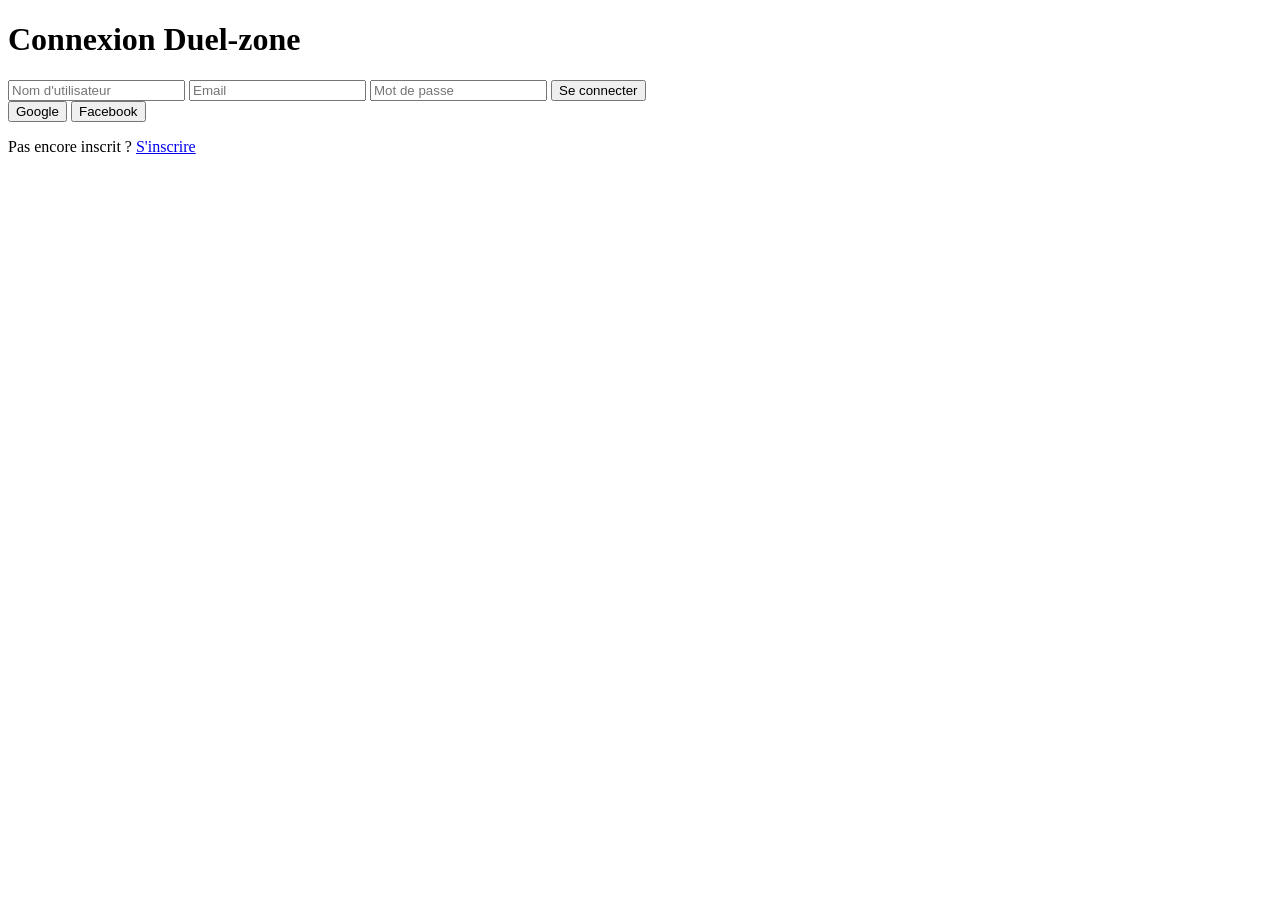
==== commit b09586f6: "Update index.html" ====
--- a/index.html
+++ b/index.html
@@ -4,117 +4,12 @@
     <meta charset="UTF-8">
     <meta name="viewport" content="width=device-width, initial-scale=1.0">
     <title>Système d'authentification Duel-zone</title>
-    <style>
-        body {
-            font-family: Arial, sans-serif;
-            display: flex;
-            justify-content: center;
-            align-items: center;
-            height: 100vh;
-            margin: 0;
-            background-color: #f0f0f0;
-        }
-        .container {
-            background-color: white;
-            padding: 2rem;
-            border-radius: 5px;
-            box-shadow: 0 0 10px rgba(0,0,0,0.1);
-            width: 300px;
-        }
-        h1 {
-            text-align: center;
-            color: #333;
-        }
-        form {
-            display: flex;
-            flex-direction: column;
-        }
-        input {
-            margin: 0.5rem 0;
-            padding: 0.5rem;
-            border: 1px solid #ddd;
-            border-radius: 3px;
-        }
-        button {
-            margin-top: 1rem;
-            padding: 0.5rem;
-            background-color: #007bff;
-            color: white;
-            border: none;
-            border-radius: 3px;
-            cursor: pointer;
-        }
-        button:hover {
-            background-color: #0056b3;
-        }
-        a {
-            color: #007bff;
-            text-decoration: none;
-        }
-        a:hover {
-            text-decoration: underline;
-        }
-        .error {
-            color: red;
-            text-align: center;
-        }
-        .social-login {
-            display: flex;
-            justify-content: space-between;
-            margin-top: 1rem;
-        }
-        .social-login button {
-            flex: 1;
-            margin: 0 0.5rem;
-        }
-        .google {
-            background-color: #db4437;
-        }
-        .facebook {
-            background-color: #4267B2;
-        }
-    </style>
+    <link href="styles/styles1.css" rel="stylesheet">
+    
     <script src="https://apis.google.com/js/platform.js" async defer></script>
     <script>
-        function onSignIn(googleUser) {
-            const profile = googleUser.getBasicProfile();
-            const email = profile.getEmail();
-            const username = profile.getName();
-            sessionStorage.setItem('currentUser', JSON.stringify({ email, username }));
-            window.location.href = 'thoma.html';
-        }
-
-        function fbLogin() {
-            FB.login(function(response) {
-                if (response.authResponse) {
-                    FB.api('/me', {fields: 'name,email'}, function(response) {
-                        const email = response.email;
-                        const username = response.name;
-                        sessionStorage.setItem('currentUser', JSON.stringify({ email, username }));
-                        window.location.href = 'thoma.html';
-                    });
-                } else {
-                    console.log('User cancelled login or did not fully authorize.');
-                }
-            }, {scope: 'email'});
-        }
-
-        window.fbAsyncInit = function() {
-            FB.init({
-                appId      : 'YOUR_FACEBOOK_APP_ID',
-                cookie     : true,
-                xfbml      : true,
-                version    : 'v12.0'
-            });
-        };
-
-        (function(d, s, id){
-            var js, fjs = d.getElementsByTagName(s)[0];
-            if (d.getElementById(id)) {return;}
-            js = d.createElement(s); js.id = id;
-            js.src = "https://connect.facebook.net/en_US/sdk.js";
-            fjs.parentNode.insertBefore(js, fjs);
-        }(document, 'script', 'facebook-jssdk'));
+        // Google and Facebook login scripts here...
+        // (Same as in your existing code)
     </script>
 </head>
 <body>
@@ -140,6 +35,13 @@
             <input type="text" id="registerUsername" placeholder="Nom d'utilisateur" required>
             <input type="email" id="registerEmail" placeholder="Email" required>
             <input type="password" id="registerPassword" placeholder="Mot de passe" required>
+            <input type="date" id="registerDOB" placeholder="Date de naissance" required>
+            <select id="registerGender" required>
+                <option value="">Sélectionnez le sexe</option>
+                <option value="male">Homme</option>
+                <option value="female">Femme</option>
+                <option value="other">Autre</option>
+            </select>
             <button type="submit">S'inscrire</button>
         </form>
         <div class="social-login">
@@ -151,6 +53,7 @@
     </div>
 
     <script>
+        // JavaScript for handling login, registration, and showing forms...
         const loginContainer = document.getElementById('loginContainer');
         const registerContainer = document.getElementById('registerContainer');
         const loginForm = document.getElementById('loginForm');
@@ -160,20 +63,23 @@
         const loginError = document.getElementById('loginError');
         const registerError = document.getElementById('registerError');
 
-        function showContainer(container) {
+        showRegister.addEventListener('click', () => {
             loginContainer.style.display = 'none';
+            registerContainer.style.display = 'block';
+        });
+        
+        showLogin.addEventListener('click', () => {
+            loginContainer.style.display = 'block';
             registerContainer.style.display = 'none';
-            container.style.display = 'block';
-        }
-
-        showRegister.addEventListener('click', () => showContainer(registerContainer));
-        showLogin.addEventListener('click', () => showContainer(loginContainer));
+        });
 
         registerForm.addEventListener('submit', (e) => {
             e.preventDefault();
             const username = document.getElementById('registerUsername').value;
             const email = document.getElementById('registerEmail').value;
             const password = document.getElementById('registerPassword').value;
+            const dob = document.getElementById('registerDOB').value;
+            const gender = document.getElementById('registerGender').value;
             
             const users = JSON.parse(localStorage.getItem('users')) || {};
             
@@ -182,11 +88,11 @@
                 return;
             }
             
-            users[email] = { username, password };
+            users[email] = { username, password, dob, gender };
             localStorage.setItem('users', JSON.stringify(users));
-            sessionStorage.setItem('currentUser', JSON.stringify({ email, username }));
+            sessionStorage.setItem('currentUser', JSON.stringify({ email, username, dob, gender }));
             
-            window.location.href = 'thoma.html';
+            window.location.href = 'profile.html';
         });
 
         loginForm.addEventListener('submit', (e) => {
@@ -198,8 +104,8 @@
             const users = JSON.parse(localStorage.getItem('users')) || {};
             
             if (users[email] && users[email].password === password && users[email].username === username) {
-                sessionStorage.setItem('currentUser', JSON.stringify({ email, username }));
-                window.location.href = 'thoma.html';
+                sessionStorage.setItem('currentUser', JSON.stringify({ email, username, dob: users[email].dob, gender: users[email].gender }));
+                window.location.href = 'profile.html';
             } else {
                 loginError.textContent = "Nom d'utilisateur, email ou mot de passe incorrect.";
             }
@@ -208,9 +114,9 @@
         window.addEventListener('load', () => {
             const currentUser = sessionStorage.getItem('currentUser');
             if (currentUser) {
-                window.location.href = 'thoma.html';
+                window.location.href = 'profile.html';
             } else {
-                showContainer(loginContainer);
+                loginContainer.style.display = 'block';
             }
         });
     </script>
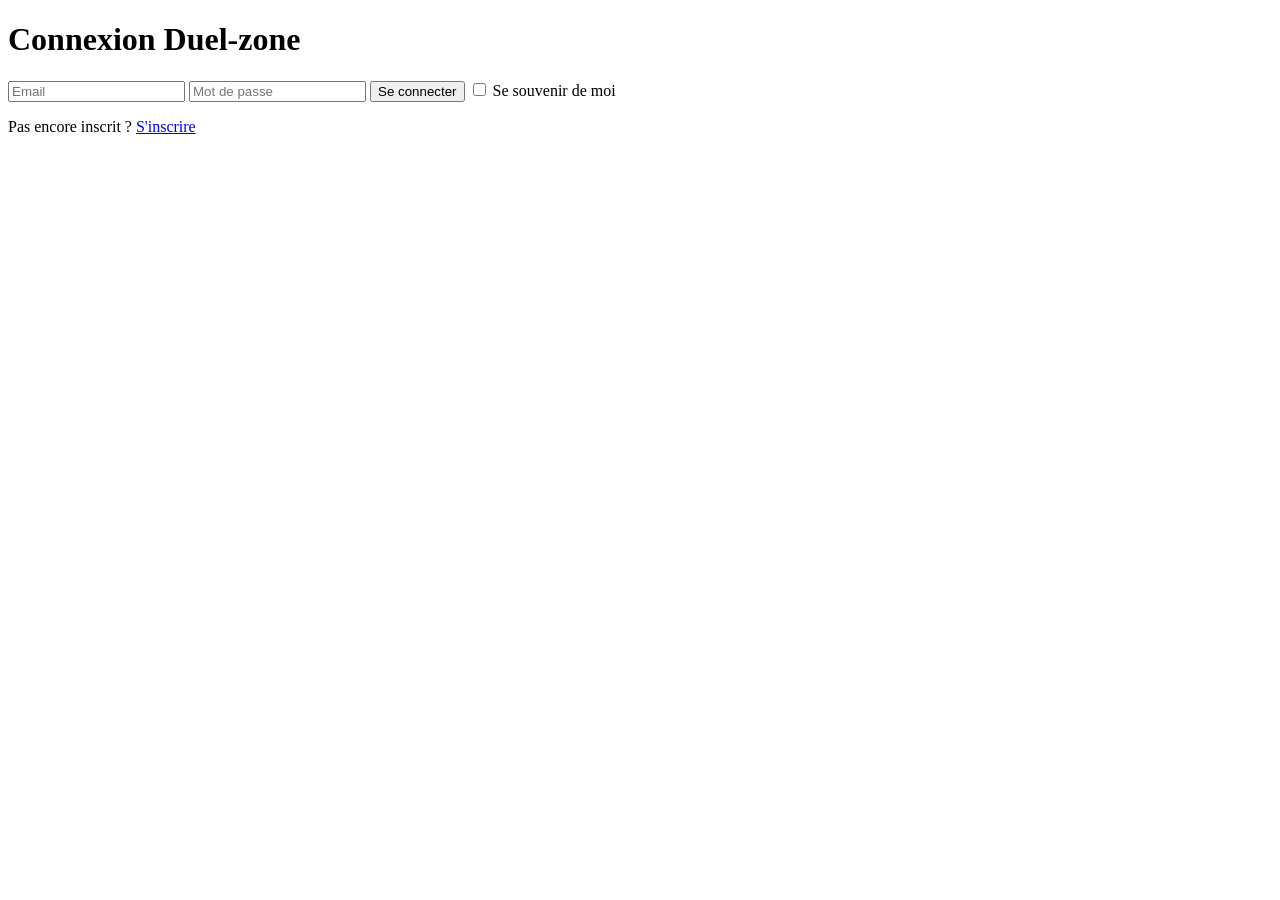
==== commit 403720a9: "Update index.html" ====
--- a/index.html
+++ b/index.html
@@ -5,26 +5,18 @@
     <meta name="viewport" content="width=device-width, initial-scale=1.0">
     <title>Système d'authentification Duel-zone</title>
     <link href="styles/styles1.css" rel="stylesheet">
-    
-    <script src="https://apis.google.com/js/platform.js" async defer></script>
-    <script>
-        // Google and Facebook login scripts here...
-        // (Same as in your existing code)
-    </script>
 </head>
 <body>
     <div class="container" id="loginContainer">
         <h1>Connexion Duel-zone</h1>
         <form id="loginForm">
-            <input type="text" id="loginUsername" placeholder="Nom d'utilisateur" required>
             <input type="email" id="loginEmail" placeholder="Email" required>
             <input type="password" id="loginPassword" placeholder="Mot de passe" required>
             <button type="submit">Se connecter</button>
+            <label>
+                <input type="checkbox" id="rememberMe"> Se souvenir de moi
+            </label>
         </form>
-        <div class="social-login">
-            <button class="google" onclick="onSignIn()">Google</button>
-            <button class="facebook" onclick="fbLogin()">Facebook</button>
-        </div>
         <p>Pas encore inscrit ? <a href="#" id="showRegister">S'inscrire</a></p>
         <p id="loginError" class="error"></p>
     </div>
@@ -35,25 +27,13 @@
             <input type="text" id="registerUsername" placeholder="Nom d'utilisateur" required>
             <input type="email" id="registerEmail" placeholder="Email" required>
             <input type="password" id="registerPassword" placeholder="Mot de passe" required>
-            <input type="date" id="registerDOB" placeholder="Date de naissance" required>
-            <select id="registerGender" required>
-                <option value="">Sélectionnez le sexe</option>
-                <option value="male">Homme</option>
-                <option value="female">Femme</option>
-                <option value="other">Autre</option>
-            </select>
             <button type="submit">S'inscrire</button>
         </form>
-        <div class="social-login">
-            <button class="google" onclick="onSignIn()">Google</button>
-            <button class="facebook" onclick="fbLogin()">Facebook</button>
-        </div>
         <p>Déjà inscrit ? <a href="#" id="showLogin">Se connecter</a></p>
         <p id="registerError" class="error"></p>
     </div>
 
     <script>
-        // JavaScript for handling login, registration, and showing forms...
         const loginContainer = document.getElementById('loginContainer');
         const registerContainer = document.getElementById('registerContainer');
         const loginForm = document.getElementById('loginForm');
@@ -62,61 +42,86 @@
         const showLogin = document.getElementById('showLogin');
         const loginError = document.getElementById('loginError');
         const registerError = document.getElementById('registerError');
+        const rememberMeCheckbox = document.getElementById('rememberMe');
+
+        // Chargement des données de connexion si "Se souvenir de moi" est activé
+        window.addEventListener('load', () => {
+            const storedEmail = localStorage.getItem('email');
+            const storedUsername = localStorage.getItem('username');
+            if (storedEmail && storedUsername) {
+                document.getElementById('loginEmail').value = storedEmail;
+                document.getElementById('registerUsername').value = storedUsername;
+            }
+            loginContainer.style.display = 'block';
+        });
 
         showRegister.addEventListener('click', () => {
             loginContainer.style.display = 'none';
             registerContainer.style.display = 'block';
         });
-        
+
         showLogin.addEventListener('click', () => {
             loginContainer.style.display = 'block';
             registerContainer.style.display = 'none';
         });
 
-        registerForm.addEventListener('submit', (e) => {
+        registerForm.addEventListener('submit', async (e) => {
             e.preventDefault();
             const username = document.getElementById('registerUsername').value;
             const email = document.getElementById('registerEmail').value;
             const password = document.getElementById('registerPassword').value;
-            const dob = document.getElementById('registerDOB').value;
-            const gender = document.getElementById('registerGender').value;
-            
-            const users = JSON.parse(localStorage.getItem('users')) || {};
-            
-            if (users[email]) {
-                registerError.textContent = "Cet email est déjà utilisé.";
-                return;
+
+            try {
+                const response = await fetch('http://localhost:3000/register', {
+                    method: 'POST',
+                    headers: {
+                        'Content-Type': 'application/json',
+                    },
+                    body: JSON.stringify({ name: username, email, password }),
+                });
+
+                const data = await response.json();
+                if (response.ok) {
+                    alert('Inscription réussie ! Vous pouvez vous connecter.');
+                    showLogin.click();
+                } else {
+                    registerError.textContent = data.message || 'Erreur lors de l\'inscription.';
+                }
+            } catch (error) {
+                registerError.textContent = 'Erreur réseau.';
             }
-            
-            users[email] = { username, password, dob, gender };
-            localStorage.setItem('users', JSON.stringify(users));
-            sessionStorage.setItem('currentUser', JSON.stringify({ email, username, dob, gender }));
-            
-            window.location.href = 'profile.html';
         });
 
-        loginForm.addEventListener('submit', (e) => {
+        loginForm.addEventListener('submit', async (e) => {
             e.preventDefault();
-            const username = document.getElementById('loginUsername').value;
             const email = document.getElementById('loginEmail').value;
             const password = document.getElementById('loginPassword').value;
 
-            const users = JSON.parse(localStorage.getItem('users')) || {};
-            
-            if (users[email] && users[email].password === password && users[email].username === username) {
-                sessionStorage.setItem('currentUser', JSON.stringify({ email, username, dob: users[email].dob, gender: users[email].gender }));
-                window.location.href = 'profile.html';
-            } else {
-                loginError.textContent = "Nom d'utilisateur, email ou mot de passe incorrect.";
-            }
-        });
+            try {
+                const response = await fetch('http://localhost:3000/login', {
+                    method: 'POST',
+                    headers: {
+                        'Content-Type': 'application/json',
+                    },
+                    body: JSON.stringify({ email, password }),
+                });
 
-        window.addEventListener('load', () => {
-            const currentUser = sessionStorage.getItem('currentUser');
-            if (currentUser) {
-                window.location.href = 'profile.html';
-            } else {
-                loginContainer.style.display = 'block';
+                const data = await response.json();
+                if (response.ok) {
+                    sessionStorage.setItem('token', data.token);
+                    if (rememberMeCheckbox.checked) {
+                        localStorage.setItem('email', email);
+                        localStorage.setItem('username', document.getElementById('registerUsername').value);
+                    } else {
+                        localStorage.removeItem('email');
+                        localStorage.removeItem('username');
+                    }
+                    window.location.href = 'profile.html';
+                } else {
+                    loginError.textContent = data.message || 'Erreur lors de la connexion.';
+                }
+            } catch (error) {
+                loginError.textContent = 'Erreur réseau.';
             }
         });
     </script>
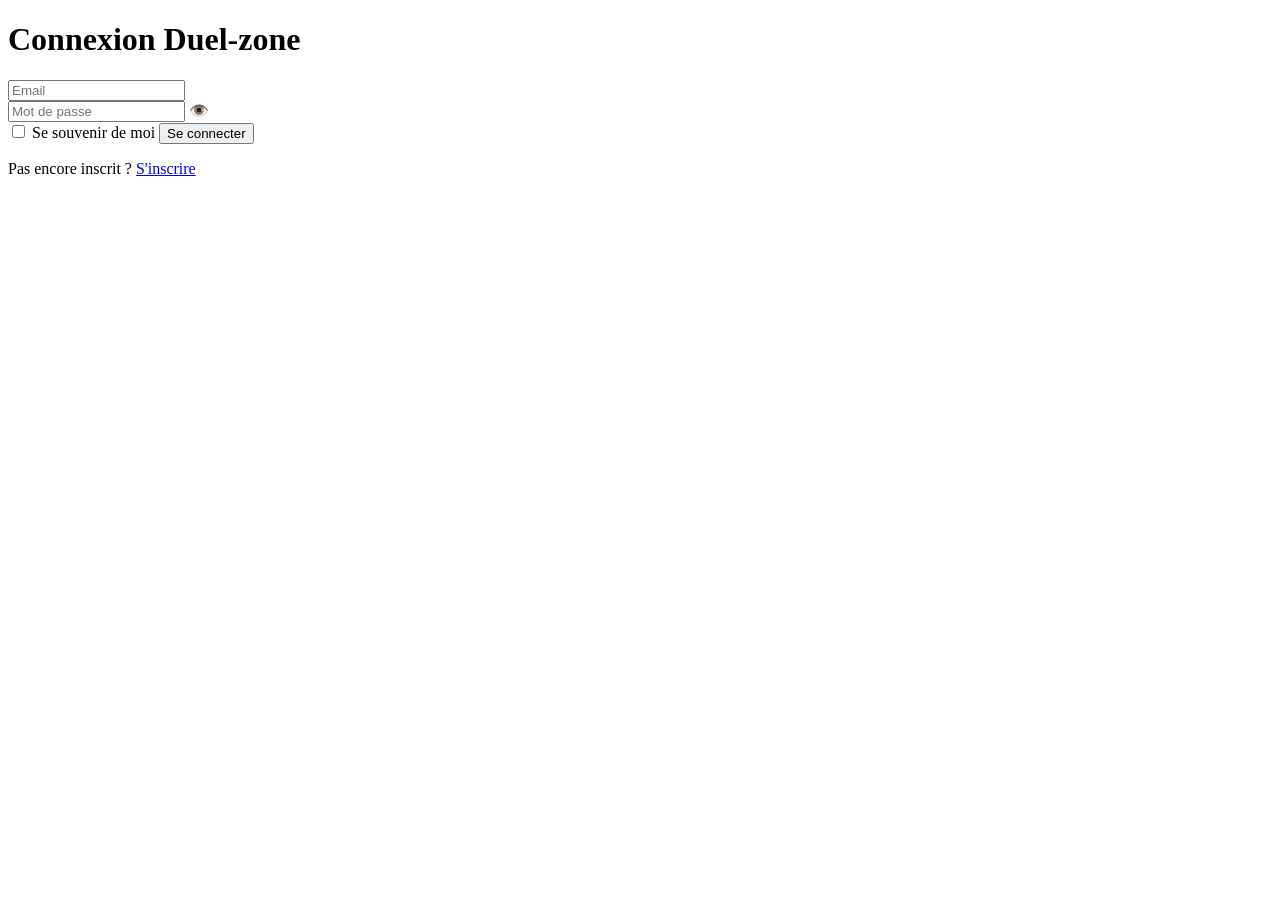
==== commit 5ffa7ce1: "Update index.html" ====
--- a/index.html
+++ b/index.html
@@ -3,19 +3,26 @@
 <head>
     <meta charset="UTF-8">
     <meta name="viewport" content="width=device-width, initial-scale=1.0">
+    <meta name="description" content="Connexion et inscription à Duel-zone">
     <title>Système d'authentification Duel-zone</title>
-    <link href="styles/styles1.css" rel="stylesheet">
+
+<link href="style.css4" rel="stylesheet">
+
+    
 </head>
 <body>
     <div class="container" id="loginContainer">
         <h1>Connexion Duel-zone</h1>
-        <form id="loginForm">
-            <input type="email" id="loginEmail" placeholder="Email" required>
-            <input type="password" id="loginPassword" placeholder="Mot de passe" required>
-            <button type="submit">Se connecter</button>
+        <form id="loginForm" novalidate>
+            <input type="email" id="loginEmail" placeholder="Email" required autocomplete="email">
+            <div class="password-container">
+                <input type="password" id="loginPassword" placeholder="Mot de passe" required autocomplete="current-password">
+                <span class="toggle-password" onclick="togglePassword('loginPassword')">👁️</span>
+            </div>
             <label>
                 <input type="checkbox" id="rememberMe"> Se souvenir de moi
             </label>
+            <button type="submit">Se connecter</button>
         </form>
         <p>Pas encore inscrit ? <a href="#" id="showRegister">S'inscrire</a></p>
         <p id="loginError" class="error"></p>
@@ -23,10 +30,16 @@
 
     <div class="container" id="registerContainer" style="display:none;">
         <h1>Inscription Duel-zone</h1>
-        <form id="registerForm">
-            <input type="text" id="registerUsername" placeholder="Nom d'utilisateur" required>
+        <form id="registerForm" novalidate>
+            <input type="text" id="registerUsername" placeholder="Nom d'utilisateur" required minlength="3">
             <input type="email" id="registerEmail" placeholder="Email" required>
-            <input type="password" id="registerPassword" placeholder="Mot de passe" required>
+            <div class="password-container">
+                <input type="password" id="registerPassword" placeholder="Mot de passe" required minlength="8">
+                <span class="toggle-password" onclick="togglePassword('registerPassword')">👁️</span>
+            </div>
+            <div class="strength-meter">
+                <div id="strengthIndicator"></div>
+            </div>
             <button type="submit">S'inscrire</button>
         </form>
         <p>Déjà inscrit ? <a href="#" id="showLogin">Se connecter</a></p>
@@ -34,96 +47,81 @@
     </div>
 
     <script>
-        const loginContainer = document.getElementById('loginContainer');
-        const registerContainer = document.getElementById('registerContainer');
-        const loginForm = document.getElementById('loginForm');
-        const registerForm = document.getElementById('registerForm');
-        const showRegister = document.getElementById('showRegister');
-        const showLogin = document.getElementById('showLogin');
-        const loginError = document.getElementById('loginError');
-        const registerError = document.getElementById('registerError');
-        const rememberMeCheckbox = document.getElementById('rememberMe');
+        let debounceTimer;
 
-        // Chargement des données de connexion si "Se souvenir de moi" est activé
-        window.addEventListener('load', () => {
-            const storedEmail = localStorage.getItem('email');
-            const storedUsername = localStorage.getItem('username');
-            if (storedEmail && storedUsername) {
-                document.getElementById('loginEmail').value = storedEmail;
-                document.getElementById('registerUsername').value = storedUsername;
-            }
-            loginContainer.style.display = 'block';
-        });
+        function debounce(func, wait) {
+            return function executedFunction(...args) {
+                const later = () => {
+                    clearTimeout(debounceTimer);
+                    func(...args);
+                };
+                clearTimeout(debounceTimer);
+                debounceTimer = setTimeout(later, wait);
+            };
+        }
 
-        showRegister.addEventListener('click', () => {
-            loginContainer.style.display = 'none';
-            registerContainer.style.display = 'block';
-        });
+        function togglePassword(inputId) {
+            const input = document.getElementById(inputId);
+            input.type = input.type === 'password' ? 'text' : 'password';
+        }
 
-        showLogin.addEventListener('click', () => {
-            loginContainer.style.display = 'block';
-            registerContainer.style.display = 'none';
-        });
+        function validateEmail(email) {
+            const re = /^[^\s@]+@[^\s@]+\.[^\s@]+$/;
+            return re.test(email);
+        }
 
-        registerForm.addEventListener('submit', async (e) => {
-            e.preventDefault();
-            const username = document.getElementById('registerUsername').value;
-            const email = document.getElementById('registerEmail').value;
-            const password = document.getElementById('registerPassword').value;
+        function checkPasswordStrength(password) {
+            const indicator = document.getElementById('strengthIndicator');
+            let strength = 0;
+            
+            if (password.length >= 8) strength += 25;
+            if (password.match(/[A-Z]/)) strength += 25;
+            if (password.match(/[0-9]/)) strength += 25;
+            if (password.match(/[^A-Za-z0-9]/)) strength += 25;
 
+            indicator.style.width = `${strength}%`;
+            indicator.style.backgroundColor = 
+                strength <= 25 ? '#e74c3c' :
+                strength <= 50 ? '#f1c40f' :
+                strength <= 75 ? '#3498db' : '#2ecc71';
+        }
+
+        const handlePasswordInput = debounce((e) => {
+            checkPasswordStrength(e.target.value);
+        }, 300);
+
+        document.getElementById('registerPassword').addEventListener('input', handlePasswordInput);
+
+        async function submitForm(url, data, errorElement, successCallback) {
+            const button = errorElement.previousElementSibling.querySelector('button');
+            button.classList.add('loading');
+            
             try {
-                const response = await fetch('http://localhost:3000/register', {
+                const response = await fetch(url, {
                     method: 'POST',
                     headers: {
                         'Content-Type': 'application/json',
                     },
-                    body: JSON.stringify({ name: username, email, password }),
+                    body: JSON.stringify(data),
                 });
 
-                const data = await response.json();
+                const responseData = await response.json();
+                
                 if (response.ok) {
-                    alert('Inscription réussie ! Vous pouvez vous connecter.');
-                    showLogin.click();
+                    successCallback(responseData);
                 } else {
-                    registerError.textContent = data.message || 'Erreur lors de l\'inscription.';
+                    errorElement.textContent = responseData.message || 'Une erreur est survenue.';
                 }
             } catch (error) {
-                registerError.textContent = 'Erreur réseau.';
+                errorElement.textContent = 'Erreur de connexion au serveur.';
+            } finally {
+                button.classList.remove('loading');
             }
-        });
+        }
 
-        loginForm.addEventListener('submit', async (e) => {
-            e.preventDefault();
-            const email = document.getElementById('loginEmail').value;
-            const password = document.getElementById('loginPassword').value;
+        // Le reste du code JavaScript reste similaire, mais utilisez les nouvelles fonctions
+        // ... (votre code existant pour les event listeners)
 
-            try {
-                const response = await fetch('http://localhost:3000/login', {
-                    method: 'POST',
-                    headers: {
-                        'Content-Type': 'application/json',
-                    },
-                    body: JSON.stringify({ email, password }),
-                });
-
-                const data = await response.json();
-                if (response.ok) {
-                    sessionStorage.setItem('token', data.token);
-                    if (rememberMeCheckbox.checked) {
-                        localStorage.setItem('email', email);
-                        localStorage.setItem('username', document.getElementById('registerUsername').value);
-                    } else {
-                        localStorage.removeItem('email');
-                        localStorage.removeItem('username');
-                    }
-                    window.location.href = 'profile.html';
-                } else {
-                    loginError.textContent = data.message || 'Erreur lors de la connexion.';
-                }
-            } catch (error) {
-                loginError.textContent = 'Erreur réseau.';
-            }
-        });
     </script>
 </body>
 </html>
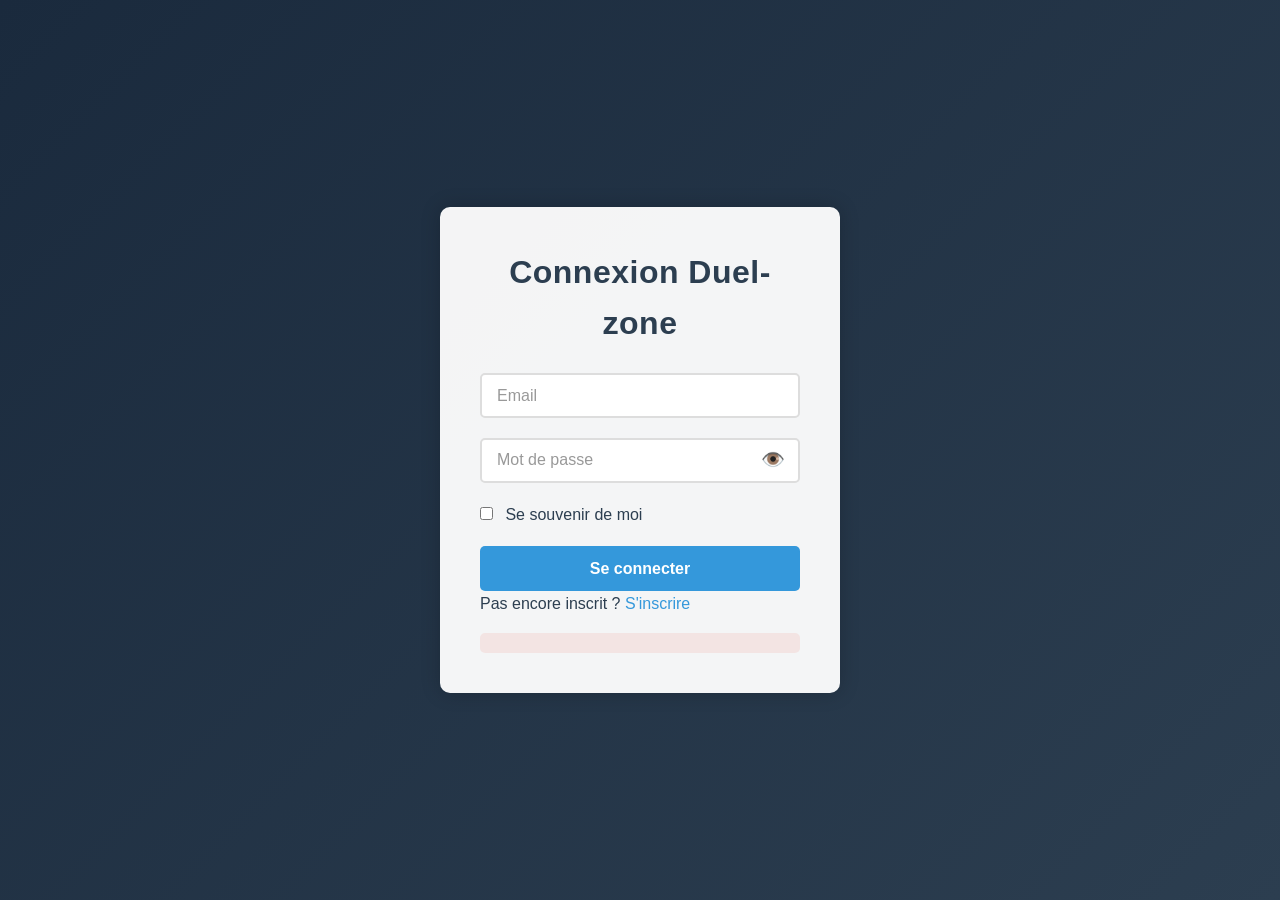
==== commit 9139ae98: "Update index.html" ====
--- a/index.html
+++ b/index.html
@@ -6,7 +6,7 @@
     <meta name="description" content="Connexion et inscription à Duel-zone">
     <title>Système d'authentification Duel-zone</title>
 
-<link href="style.css4" rel="stylesheet">
+<link href="style.css" rel="stylesheet">
 
     
 </head>
--- a/style.css
+++ b/style.css
@@ -0,0 +1,269 @@
+/* Variables globales */
+:root {
+    --primary-color: #2c3e50;
+    --secondary-color: #3498db;
+    --error-color: #e74c3c;
+    --success-color: #2ecc71;
+    --warning-color: #f1c40f;
+    --background-gradient: linear-gradient(135deg, #1a2a3d 0%, #2c3e50 100%);
+    --box-shadow: 0 0 20px rgba(0, 0, 0, 0.2);
+    --transition-speed: 0.3s;
+    --border-radius: 10px;
+    --input-height: 45px;
+}
+
+/* Reset et styles de base */
+* {
+    box-sizing: border-box;
+    margin: 0;
+    padding: 0;
+}
+
+body {
+    font-family: 'Segoe UI', Tahoma, Geneva, Verdana, sans-serif;
+    background: var(--background-gradient);
+    min-height: 100vh;
+    display: flex;
+    justify-content: center;
+    align-items: center;
+    padding: 20px;
+    color: var(--primary-color);
+    line-height: 1.6;
+}
+
+/* Conteneurs principaux */
+.container {
+    background: rgba(255, 255, 255, 0.95);
+    padding: 2.5rem;
+    border-radius: var(--border-radius);
+    box-shadow: var(--box-shadow);
+    width: 100%;
+    max-width: 400px;
+    transition: transform var(--transition-speed) ease;
+    position: relative;
+    overflow: hidden;
+}
+
+.container:hover {
+    transform: translateY(-5px);
+}
+
+/* En-têtes */
+h1 {
+    color: var(--primary-color);
+    text-align: center;
+    margin-bottom: 1.5rem;
+    font-size: 2rem;
+    font-weight: 600;
+    letter-spacing: 0.5px;
+}
+
+/* Formulaires */
+form {
+    display: flex;
+    flex-direction: column;
+    gap: 1.2rem;
+}
+
+/* Champs de saisie */
+.input-group {
+    position: relative;
+}
+
+input {
+    width: 100%;
+    height: var(--input-height);
+    padding: 0 15px;
+    border: 2px solid #ddd;
+    border-radius: calc(var(--border-radius) / 2);
+    font-size: 1rem;
+    transition: all var(--transition-speed) ease;
+    background-color: white;
+}
+
+input:focus {
+    outline: none;
+    border-color: var(--secondary-color);
+    box-shadow: 0 0 0 3px rgba(52, 152, 219, 0.1);
+}
+
+input::placeholder {
+    color: #999;
+}
+
+/* Style spécifique pour la case à cocher */
+input[type="checkbox"] {
+    width: auto;
+    height: auto;
+    margin-right: 8px;
+}
+
+/* Conteneur de mot de passe */
+.password-container {
+    position: relative;
+}
+
+.toggle-password {
+    position: absolute;
+    right: 15px;
+    top: 50%;
+    transform: translateY(-50%);
+    cursor: pointer;
+    color: #666;
+    background: none;
+    border: none;
+    padding: 0;
+    font-size: 1.2rem;
+}
+
+/* Boutons */
+button {
+    height: var(--input-height);
+    background-color: var(--secondary-color);
+    color: white;
+    border: none;
+    border-radius: calc(var(--border-radius) / 2);
+    font-size: 1rem;
+    font-weight: 600;
+    cursor: pointer;
+    transition: background-color var(--transition-speed) ease;
+    position: relative;
+    overflow: hidden;
+}
+
+button:hover {
+    background-color: #2980b9;
+}
+
+button:active {
+    transform: scale(0.98);
+}
+
+/* Messages d'erreur et de succès */
+.error, .success {
+    padding: 10px;
+    border-radius: calc(var(--border-radius) / 2);
+    margin-top: 1rem;
+    font-size: 0.9rem;
+    text-align: center;
+}
+
+.error {
+    color: var(--error-color);
+    background-color: rgba(231, 76, 60, 0.1);
+}
+
+.success {
+    color: var(--success-color);
+    background-color: rgba(46, 204, 113, 0.1);
+}
+
+/* Indicateur de force du mot de passe */
+.strength-meter {
+    height: 4px;
+    background-color: #ddd;
+    margin-top: 5px;
+    border-radius: 2px;
+    overflow: hidden;
+}
+
+.strength-meter div {
+    height: 100%;
+    width: 0;
+    transition: width var(--transition-speed) ease;
+}
+
+/* État de chargement */
+.loading {
+    position: relative;
+    pointer-events: none;
+}
+
+.loading::after {
+    content: '';
+    position: absolute;
+    width: 20px;
+    height: 20px;
+    border: 2px solid white;
+    border-radius: 50%;
+    border-top-color: transparent;
+    animation: spin 1s linear infinite;
+    right: 15px;
+    top: 50%;
+    transform: translateY(-50%);
+}
+
+/* Liens */
+a {
+    color: var(--secondary-color);
+    text-decoration: none;
+    transition: color var(--transition-speed) ease;
+}
+
+a:hover {
+    color: #2980b9;
+    text-decoration: underline;
+}
+
+/* Animation de rotation pour le loader */
+@keyframes spin {
+    to {
+        transform: translateY(-50%) rotate(360deg);
+    }
+}
+
+/* Media Queries pour la responsivité */
+@media screen and (max-width: 480px) {
+    .container {
+        padding: 1.5rem;
+    }
+
+    h1 {
+        font-size: 1.5rem;
+    }
+
+    input, button {
+        height: 40px;
+    }
+}
+
+/* Animations de transition */
+.fade-enter {
+    opacity: 0;
+    transform: translateY(20px);
+}
+
+.fade-enter-active {
+    opacity: 1;
+    transform: translateY(0);
+    transition: opacity var(--transition-speed) ease,
+                transform var(--transition-speed) ease;
+}
+
+.fade-exit {
+    opacity: 1;
+}
+
+.fade-exit-active {
+    opacity: 0;
+    transform: translateY(-20px);
+    transition: opacity var(--transition-speed) ease,
+                transform var(--transition-speed) ease;
+}
+
+/* Classes utilitaires */
+.text-center {
+    text-align: center;
+}
+
+.mt-1 {
+    margin-top: 1rem;
+}
+
+.mb-1 {
+    margin-bottom: 1rem;
+}
+
+.hidden {
+    display: none;
+}
